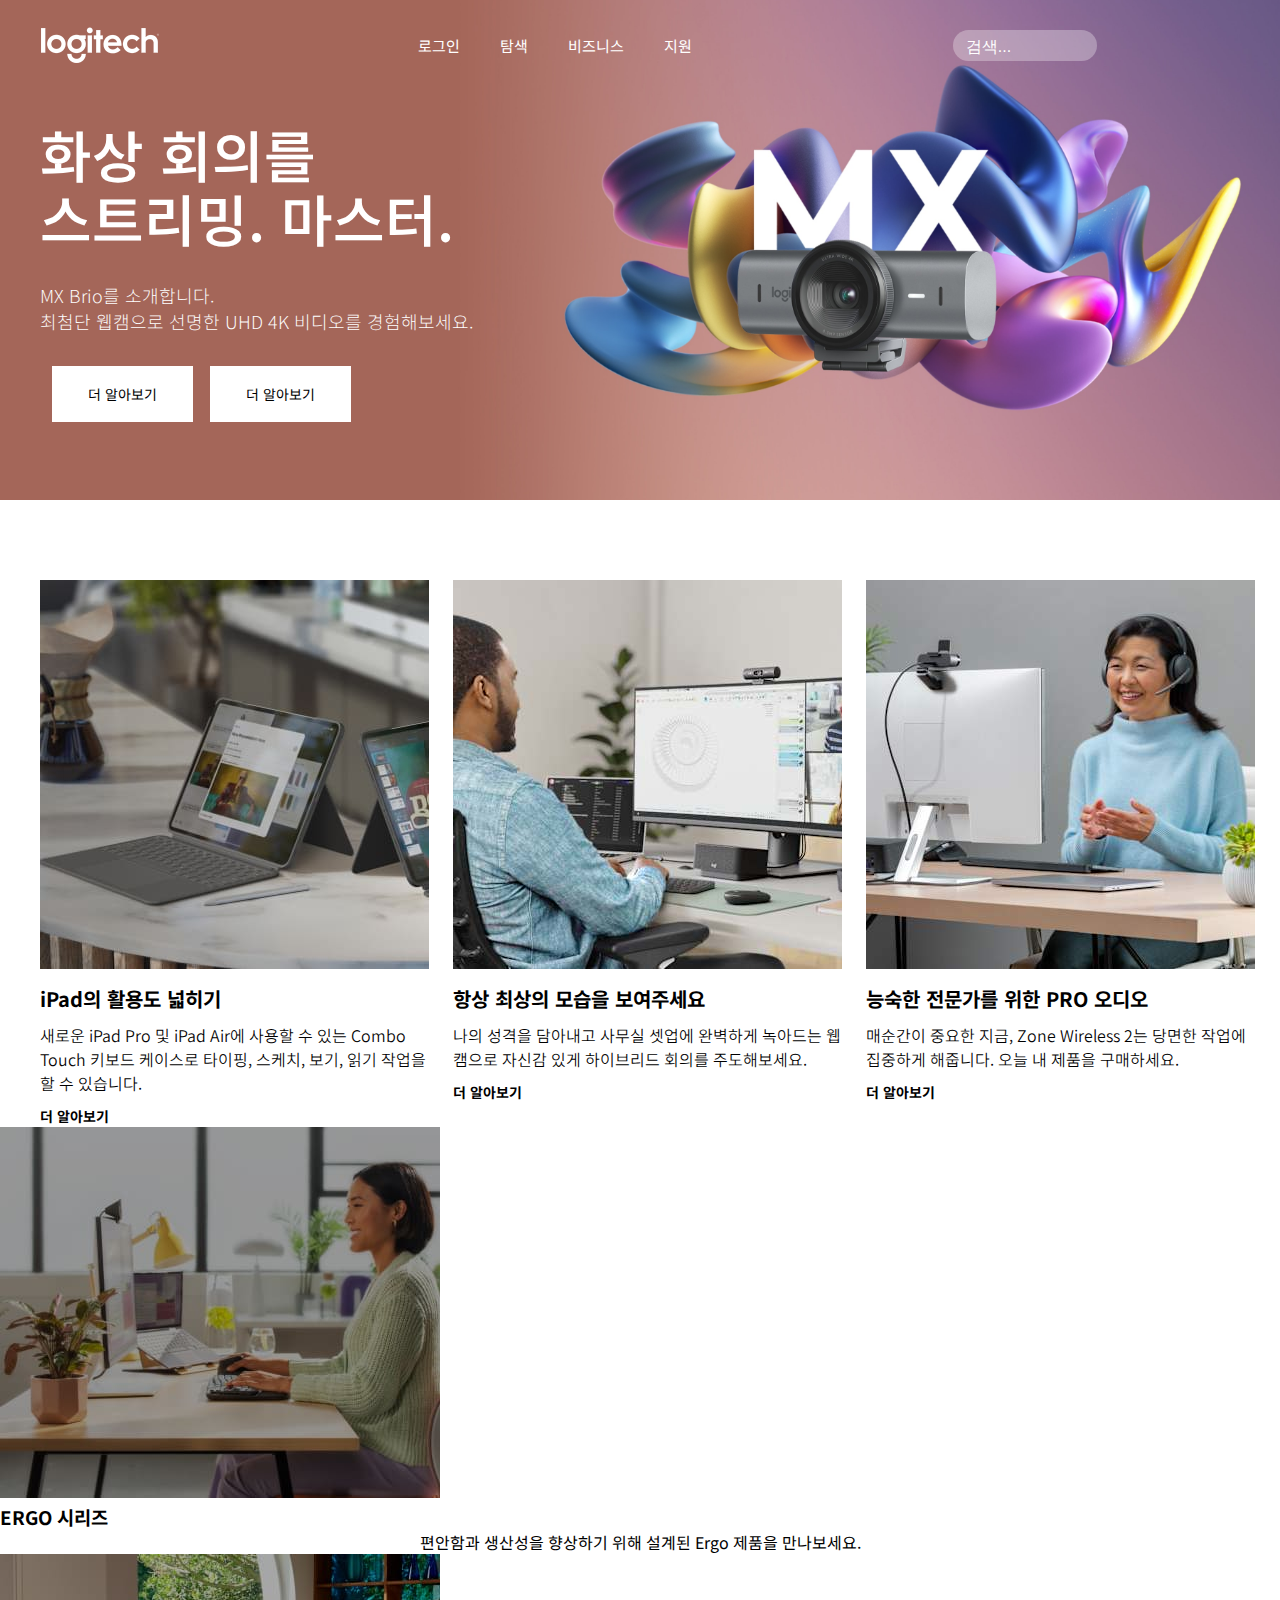
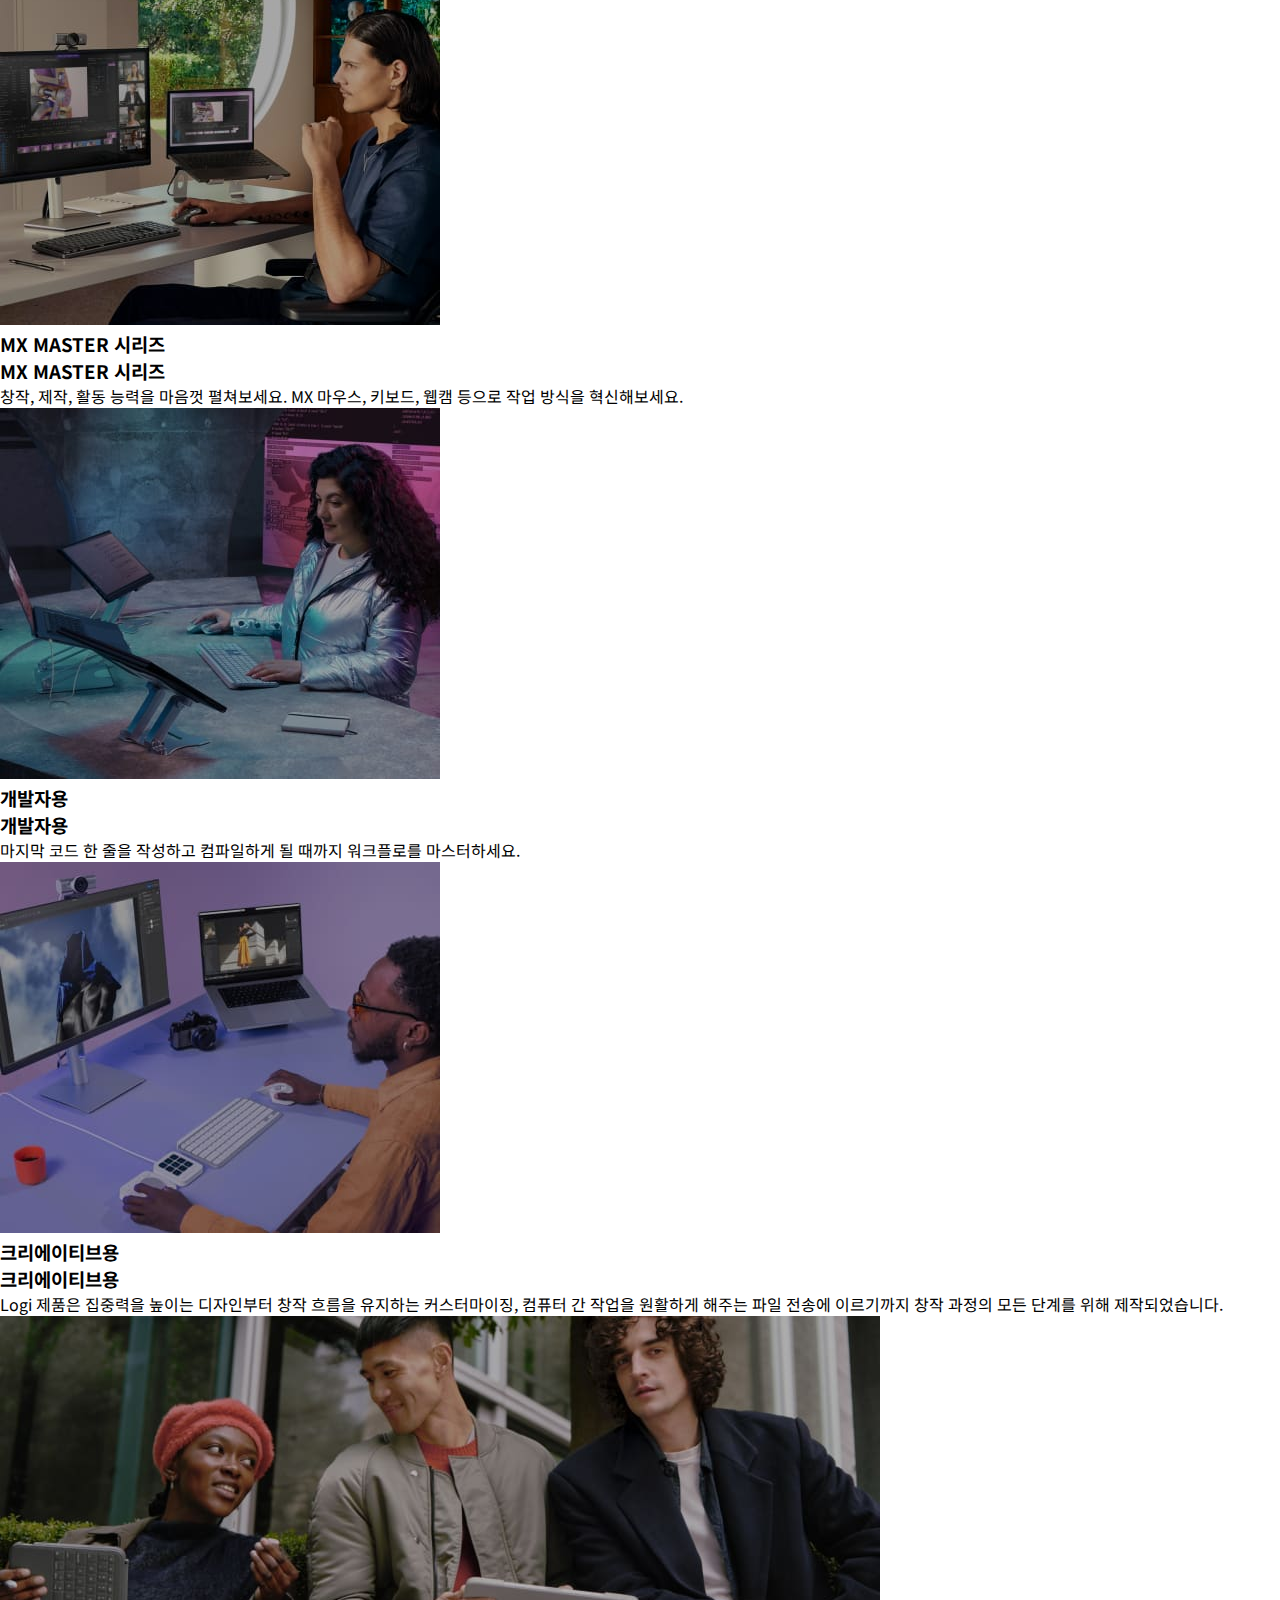
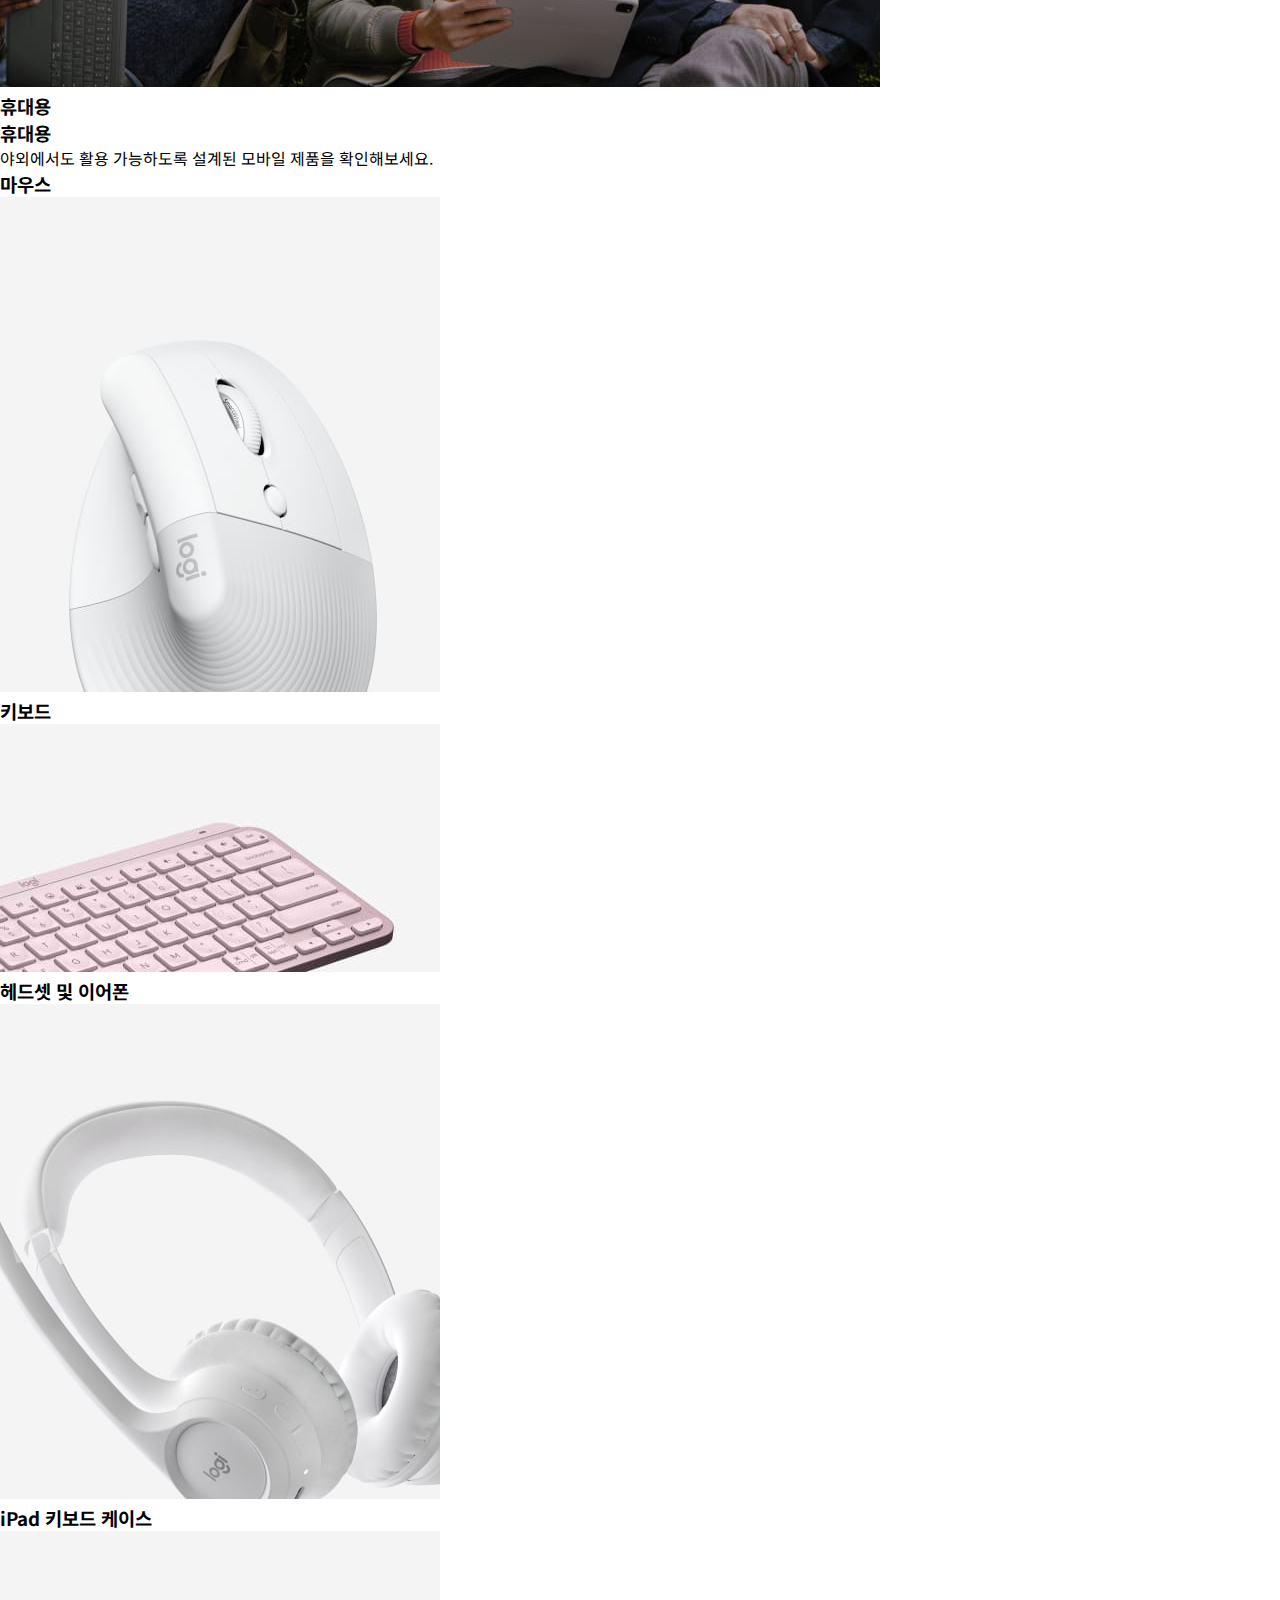
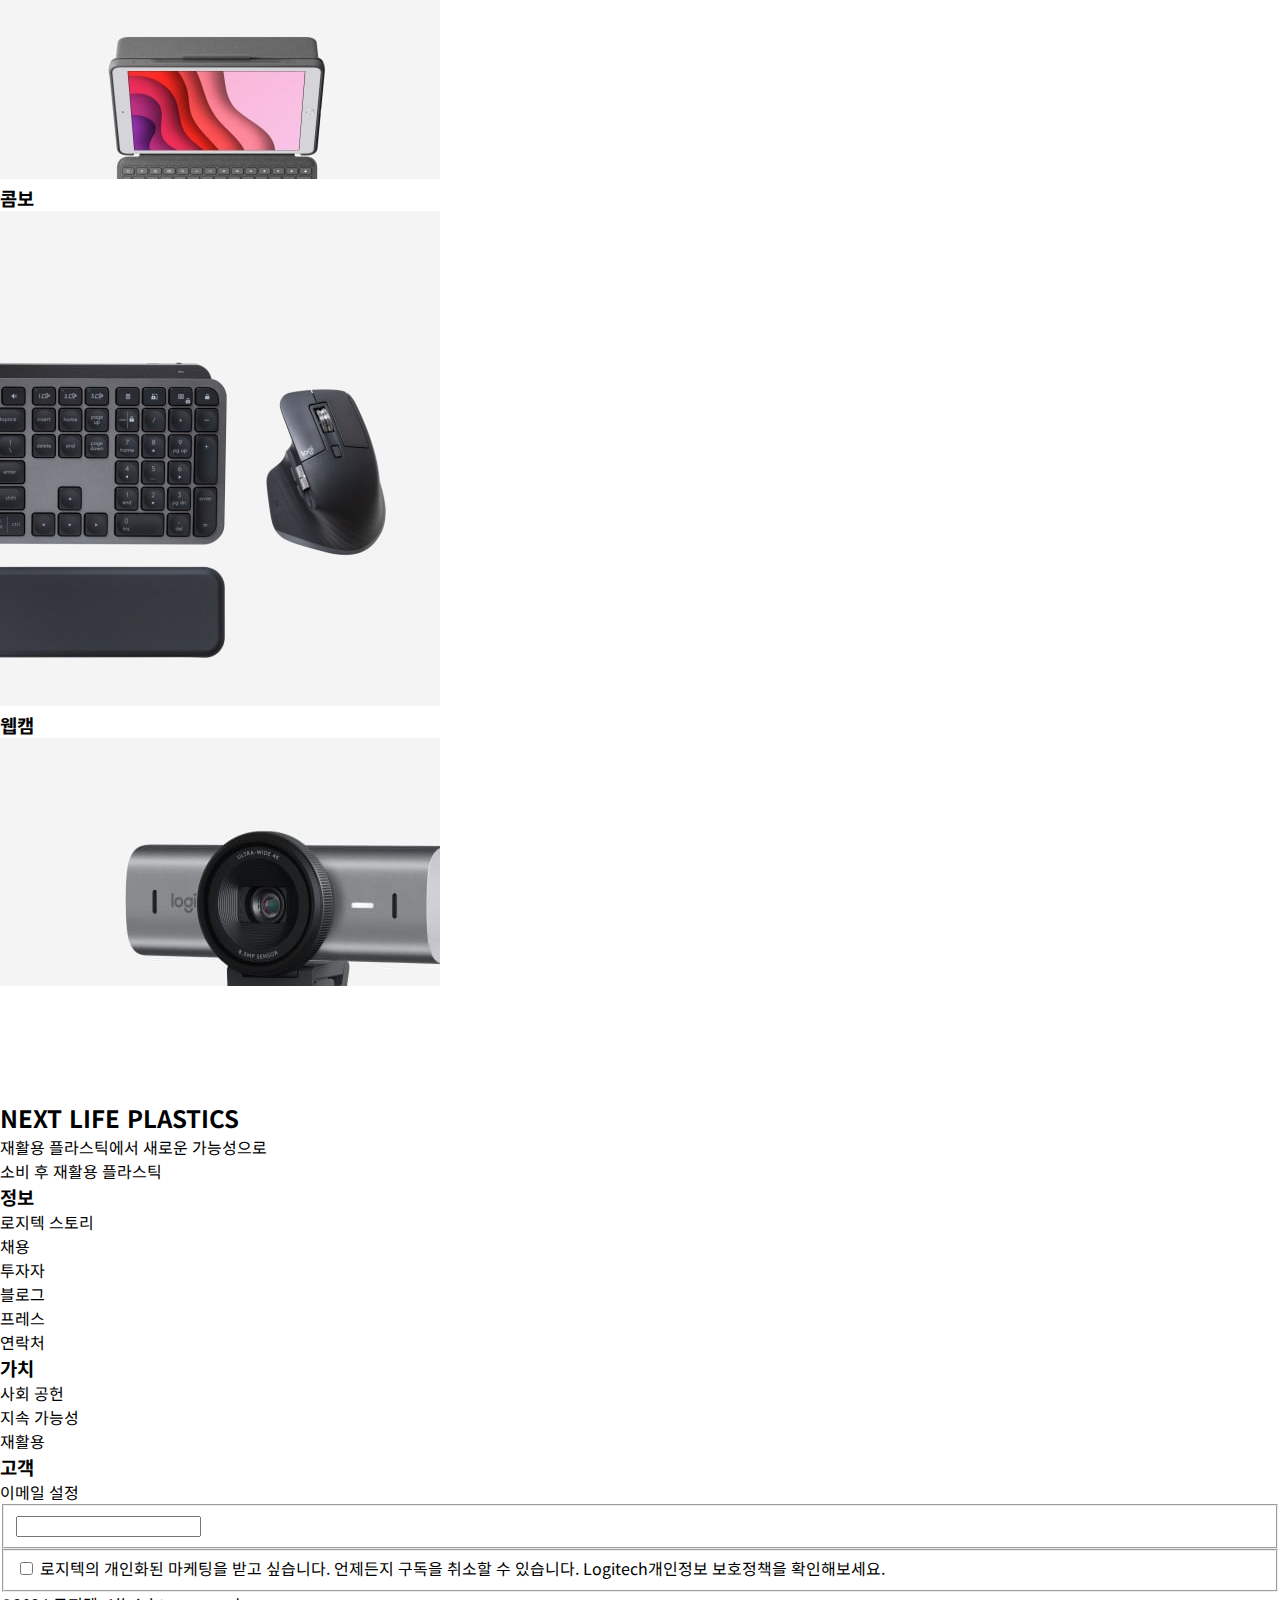
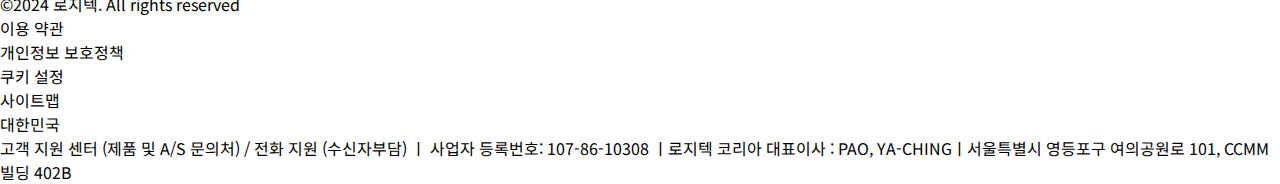
==== index.html @ 1d9cd361 "CSS-Can" ====
<!DOCTYPE html>
<html lang="ko">
  <head>
    <meta charset="UTF-8" />
    <meta name="viewport" content="width=device-width, initial-scale=1.0" />
    <!-- SEO -->
    <title>Minseo's Logitech</title>
    <meta
      name="description"
      content="Portfolio for word-renowned software engineer Ellie"
    />
    <meta name="author" content="Minseo" />
    <!-- Favicon -->
    <link rel="shortcut icon" href="images/favicon.ico" type="" />
    <!-- Google Fonts -->
    <link rel="preconnect" href="https://fonts.googleapis.com" />
    <link rel="preconnect" href="https://fonts.gstatic.com" crossorigin />
    <link
      href="https://fonts.googleapis.com/css2?family=Bagel+Fat+One&family=Nanum+Pen+Script&family=Noto+Sans+KR:wght@100..900&display=swap"
      rel="stylesheet"
    />
    <!-- Font Awesom -->
    <link
      rel="stylesheet"
      href="https://cdnjs.cloudflare.com/ajax/libs/font-awesome/6.7.1/css/all.min.css"
      integrity="sha512-5Hs3dF2AEPkpNAR7UiOHba+lRSJNeM2ECkwxUIxC1Q/FLycGTbNapWXB4tP889k5T5Ju8fs4b1P5z/iB4nMfSQ=="
      crossorigin="anonymous"
      referrerpolicy="no-referrer"
    />
    <!-- css -->
    <link rel="stylesheet" href="css/style.css" />
  </head>
  <body>
    <!-- Header -->
    <header class="header">
      <div class="header__container max-container">
        <img class="header__logo" src="images/logo.png" alt="logo" />
        <nav>
          <ul class="header__menu">
            <li class="header__menu__item"><a href="#">로그인</a></li>
            <li class="header__menu__item"><a href="#">탐색</a></li>
            <li class="header__menu__item"><a href="#">비즈니스</a></li>
            <li class="header__menu__item"><a href="#">지원</a></li>
          </ul>
        </nav>
        <div class="header__side">
          <form class="header__search__container">
            <fieldset class="header__search">
              <input
                class="header__search__input"
                type="search"
                placeholder="검색..."
              />
              <button class="header__search__button" type="submit">
                <i class="fa fa-search header__icon"></i>
              </button>
            </fieldset>
          </form>
          <a class="header__icon" href="#">
            <i class="fa-regular fa-user"> </i>
          </a>
        </div>
      </div>
    </header>
    <main>
      <!-- home -->
      <section id="home">
        <div class="max-container">
          <h1 class="home__title">
            화상 회의를 <br />
            스트리밍. 마스터.
          </h1>
          <p class="home__des">
            MX Brio를 소개합니다. <br />
            최첨단 웹캠으로 선명한 UHD 4K 비디오를 경험해보세요.
          </p>
          <a class="home__btn" href="#">더 알아보기</a>
          <a class="home__btn" href="#">더 알아보기</a>
        </div>
      </section>
      <!-- can -->
      <section id="can">
        <ul class="cans max-container">
          <li>
            <img class="can__img" src="images/can/can_1.jpg" alt="can_1" />
            <h3 class="can__title"><span>iPad의 활용도 넓히기</span></h3>
            <p class="can__des">
              새로운 iPad Pro 및 iPad Air에 사용할 수 있는 Combo Touch 키보드
              케이스로 타이핑, 스케치, 보기, 읽기 작업을 할 수 있습니다.
            </p>
            <a class="can__more" href="#" title="more">
              더 알아보기 <i class="fa-regular fa-greater-than"></i>
            </a>
          </li>
          <li>
            <img class="can__img" src="images/can/can_2.jpg" alt="can_2" />
            <h3 class="can__title">
              <span>항상 최상의 모습을 보여주세요</span>
            </h3>
            <p class="can__des">
              나의 성격을 담아내고 사무실 셋업에 완벽하게 녹아드는 웹캠으로
              자신감 있게 하이브리드 회의를 주도해보세요.
            </p>
            <a class="can__more" href="#" title="more">
              더 알아보기 <i class="fa-regular fa-greater-than"></i>
            </a>
          </li>
          <li>
            <img class="can__img" src="images/can/can_3.jpg" alt="can_3" />
            <h3 class="can__title">
              <span>능숙한 전문가를 위한 PRO 오디오</span>
            </h3>
            <p class="can__des">
              매순간이 중요한 지금, Zone Wireless 2는 당면한 작업에 집중하게
              해줍니다. 오늘 내 제품을 구매하세요.
            </p>
            <a class="can__more" href="#" title="more">
              더 알아보기 <i class="fa-regular fa-greater-than"></i>
            </a>
          </li>
        </ul>
      </section>
      <!-- series -->
      <section id="series">
        <div>
          <ul>
            <li>
              <a href="#">
                <img src="images/series/series_1.jpg" alt="series_1" />
                <h3>ERGO 시리즈</h3>
                <div>
                  <h3></h3>
                  <p style="text-align: center">
                    편안함과 생산성을 향상하기 위해 설계된 Ergo 제품을
                    만나보세요.
                  </p>
                </div>
              </a>
            </li>

            <li>
              <a href="#">
                <img src="images/series/series_2.jpg" alt="series_2" />
                <h3>MX MASTER 시리즈</h3>
                <div>
                  <h3>MX MASTER 시리즈</h3>
                  <p>
                    창작, 제작, 활동 능력을 마음껏 펼쳐보세요. MX 마우스,
                    키보드, 웹캠 등으로 작업 방식을 혁신해보세요.
                  </p>
                </div>
              </a>
            </li>

            <li>
              <a href="#">
                <img src="images/series/series_3.jpg" alt="series_3" />
                <h3>개발자용</h3>
                <div>
                  <h3>개발자용</h3>
                  <p>
                    마지막 코드 한 줄을 작성하고 컴파일하게 될 때까지 워크플로를
                    마스터하세요.
                  </p>
                </div>
              </a>
            </li>

            <li>
              <a href="#">
                <img src="images/series/series_4.jpg" alt="series_4" />
                <h3>크리에이티브용</h3>
                <div>
                  <h3>크리에이티브용</h3>
                  <p>
                    Logi 제품은 집중력을 높이는 디자인부터 창작 흐름을 유지하는
                    커스터마이징, 컴퓨터 간 작업을 원활하게 해주는 파일 전송에
                    이르기까지 창작 과정의 모든 단계를 위해 제작되었습니다.
                  </p>
                </div>
              </a>
            </li>

            <li>
              <a href="#">
                <img src="images/series/series_5.jpg" alt="series_5" />
                <h3>휴대용</h3>
                <div>
                  <h3>휴대용</h3>
                  <p>
                    야외에서도 활용 가능하도록 설계된 모바일 제품을
                    확인해보세요.
                  </p>
                </div>
              </a>
            </li>
          </ul>
        </div>
      </section>
      <!-- products -->
      <section id="products">
        <ul>
          <li>
            <a href="#">
              <h3>마우스</h3>
              <img src="images/products/products_1.jpg" alt="products_1" />
            </a>
          </li>
          <li>
            <a href="#">
              <h3>키보드</h3>
              <img src="images/products/products_2.jpg" alt="products_2" />
            </a>
          </li>
          <li>
            <a href="#">
              <h3>헤드셋 및 이어폰</h3>
              <img src="images/products/products_3.jpg" alt="products_3" />
            </a>
          </li>
          <li>
            <a href="#">
              <h3>iPad 키보드 케이스</h3>
              <img src="images/products/products_4.jpg" alt="products_4" />
            </a>
          </li>
          <li>
            <a href="#">
              <h3>콤보</h3>
              <img src="images/products/products_5.jpg" alt="products_5" />
            </a>
          </li>
          <li>
            <a href="#">
              <h3>웹캠</h3>
              <img src="images/products/products_6.jpg" alt="products_6" />
            </a>
          </li>
        </ul>
      </section>
      <!-- about -->
      <section id="about">
        <img src="images/about/about_2.png" alt="about_2" />
        <h2>NEXT LIFE PLASTICS</h2>
        <p>재활용 플라스틱에서 새로운 가능성으로</p>
        <a href="#">소비 후 재활용 플라스틱</a>
      </section>
    </main>
    <!-- Footer -->
    <footer id="contact">
      <div class="footer_section">
        <div>
          <h3>정보</h3>
          <ul>
            <li><a href="#">로지텍 스토리</a></li>
            <li><a href="#">채용</a></li>
            <li><a href="#">투자자</a></li>
            <li><a href="#">블로그</a></li>
            <li><a href="#">프레스</a></li>
            <li><a href="#">연락처</a></li>
          </ul>
        </div>
        <div>
          <h3>가치</h3>
          <ul>
            <li><a href="#">사회 공헌</a></li>
            <li><a href="#">지속 가능성</a></li>
            <li><a href="#">재활용</a></li>
          </ul>
        </div>
        <div>
          <h3>고객</h3>
          <ul>
            <li><a href="#">이메일 설정</a></li>
          </ul>
        </div>
      </div>
      <div class="footer_section">
        <div>
          <i class="fa-brands fa-facebook"></i>
          <i class="fa-brands fa-twitter"></i>
          <i class="fa-brands fa-instagram"></i>
        </div>
        <form>
          <fieldset>
            <input type="search" />
            <button><i class="fa-solid fa-caret-right"></i></button>
          </fieldset>
          <fieldset>
            <input type="checkbox" />
            <label for=""
              >로지텍의 개인화된 마케팅을 받고 싶습니다. 언제든지 구독을 취소할
              수 있습니다. Logitech개인정보 보호정책을 확인해보세요.</label
            >
          </fieldset>
        </form>
      </div>
      <div class="footer_section">
        <div>
          <p>©2024 로지텍. All rights reserved</p>
        </div>
        <ul>
          <li><a href="#">이용 약관</a></li>
          <li><a href="#">개인정보 보호정책</a></li>
          <li><a href="#">쿠키 설정</a></li>
          <li><a href="#">사이트맵</a></li>
        </ul>
        <div><i class="fa-solid fa-earth-americas"></i>대한민국</div>
      </div>
      <div class="footer_section">
        <div>
          <a href="#">고객 지원 센터 (제품 및 A/S 문의처)</a> /
          <a href="#">전화 지원</a> (수신자부담) ㅣ 사업자 등록번호:
          107-86-10308 ㅣ로지텍 코리아 대표이사 : PAO, YA-CHINGㅣ서울특별시
          영등포구 여의공원로 101, CCMM 빌딩 402B
        </div>
      </div>
    </footer>
  </body>
</html>
---- css/style.css ----
/* Global */
:root {
  /* App Colors */
  --color-primary: var(--color-white);
  --color-primary-variant: var(--color-white-variant);
  --color-accent: var(--color-blue);
  --color-accent-variant: var(--color-yellow);
  --color-text: var(--color-black);
  --color-footer-bg: var(--color-gray);

  /* Colors */
  --color-white: #ffffff;
  --color-white-variant: #c3c6c8;
  --color-black: #000000;
  --color-blue: #00b9f6;
  --color-yellow: #dcdf00;
  --color-gray: #252a2c;

  /* Size */
  --size-max-width: 1200px;
}

* {
  box-sizing: border-box;
}

body {
  font-family: "Noto Sans KR", sans-serif;
  margin: 0;
}

h1,
h2,
h3,
p,
ul {
  margin: 0;
}

ul {
  list-style: none;
  padding: 0;
}

a {
  text-decoration: none;
  color: var(--color-text);
}

button {
  background-color: transparent;
  outline: 0;
  border: 0;
}

/* Common */
.max-container {
  max-width: var(--size-max-width);
  margin: auto;
}

/* Header */
.header {
  background-color: transparent;
  position: absolute;
  width: 100%;
  height: 90px;
  line-height: 90px;
  color: var(--color-primary);
}

.header a,
.header i {
  color: var(--color-primary);
}

.header__container {
  display: flex;
  justify-content: space-between;
  align-items: center;
}

.header__menu {
  display: flex;
}

.header__menu__item a {
  padding: 9px 20px;
  font-size: 15px;
}

.header__side {
  display: flex;
  align-items: center;
  gap: 16px;
}

.header__search__container {
  width: 50%;
}

.header__search {
  display: flex;
  align-items: center;
  padding: 0.2rem;
  overflow: hidden;
  width: 100%;
  padding: 0 rem;
  background: rgba(255, 255, 255, 0.3);
  border: none;
  border-radius: 50px;
}

.header__search__input {
  width: 950%;
  color: var(--color-primary);
  background: transparent;
  font-size: 1.2rem;
  border: 0;
  outline: 0;
}

input::placeholder {
  color: var(--color-primary);
  padding-left: 0.5rem;
  font-size: 1rem;
}

.header__search__button {
  border: 0 none;
  cursor: pointer;
  border-radius: 5px;
}

.header__icon {
  font-size: 0.9rem;
}

.header__search__icon:hover {
  transform: scale(1.1);
  color: 000;
}

/* Home */
#home {
  background: url(/images/home/home.jpg);
  background-size: cover;
  background-position: center center;
  height: 500px;
  margin-bottom: 5rem;
  padding-top: 90px;
  color: var(--color-primary);
}

.home__title {
  margin: 2rem 0;
  font-size: 3.5rem;
  font-weight: 550;
  line-height: 4rem;
}

.home__title--strong {
  color: var(--color-accent);
}

.home__des {
  margin-bottom: 2rem;
  font-size: 18px;
  font-weight: 250;
}

.home__btn {
  display: inline-block;
  background-color: var(--color-primary);
  margin: 0 1px 12px 12px;
  padding: 18px 36px;
  font-size: 14px;
  color: var(--color-black);
  transition: all 300ms ease-in-out;
}

.home__btn:hover {
  background-color: transparent;
  color: var(--color-primary);
  outline: 1px solid var(--color-primary);
}

/* Can */
.cans {
  display: flex;
  justify-content: space-between;
  gap: 1.5rem;
}

.can__title {
  margin: 10px 0;
  font-size: 20px;
  cursor: pointer;
}

.can__des {
  margin-bottom: 8px;
  font-size: 16px;
  font-weight: 330;
}

.can__more {
  font-size: 14px;
  font-weight: bold;
}
/* ? */
.can__title :hover,
.can__more:hover {
  border-bottom: 2px solid var(--color-text);
}
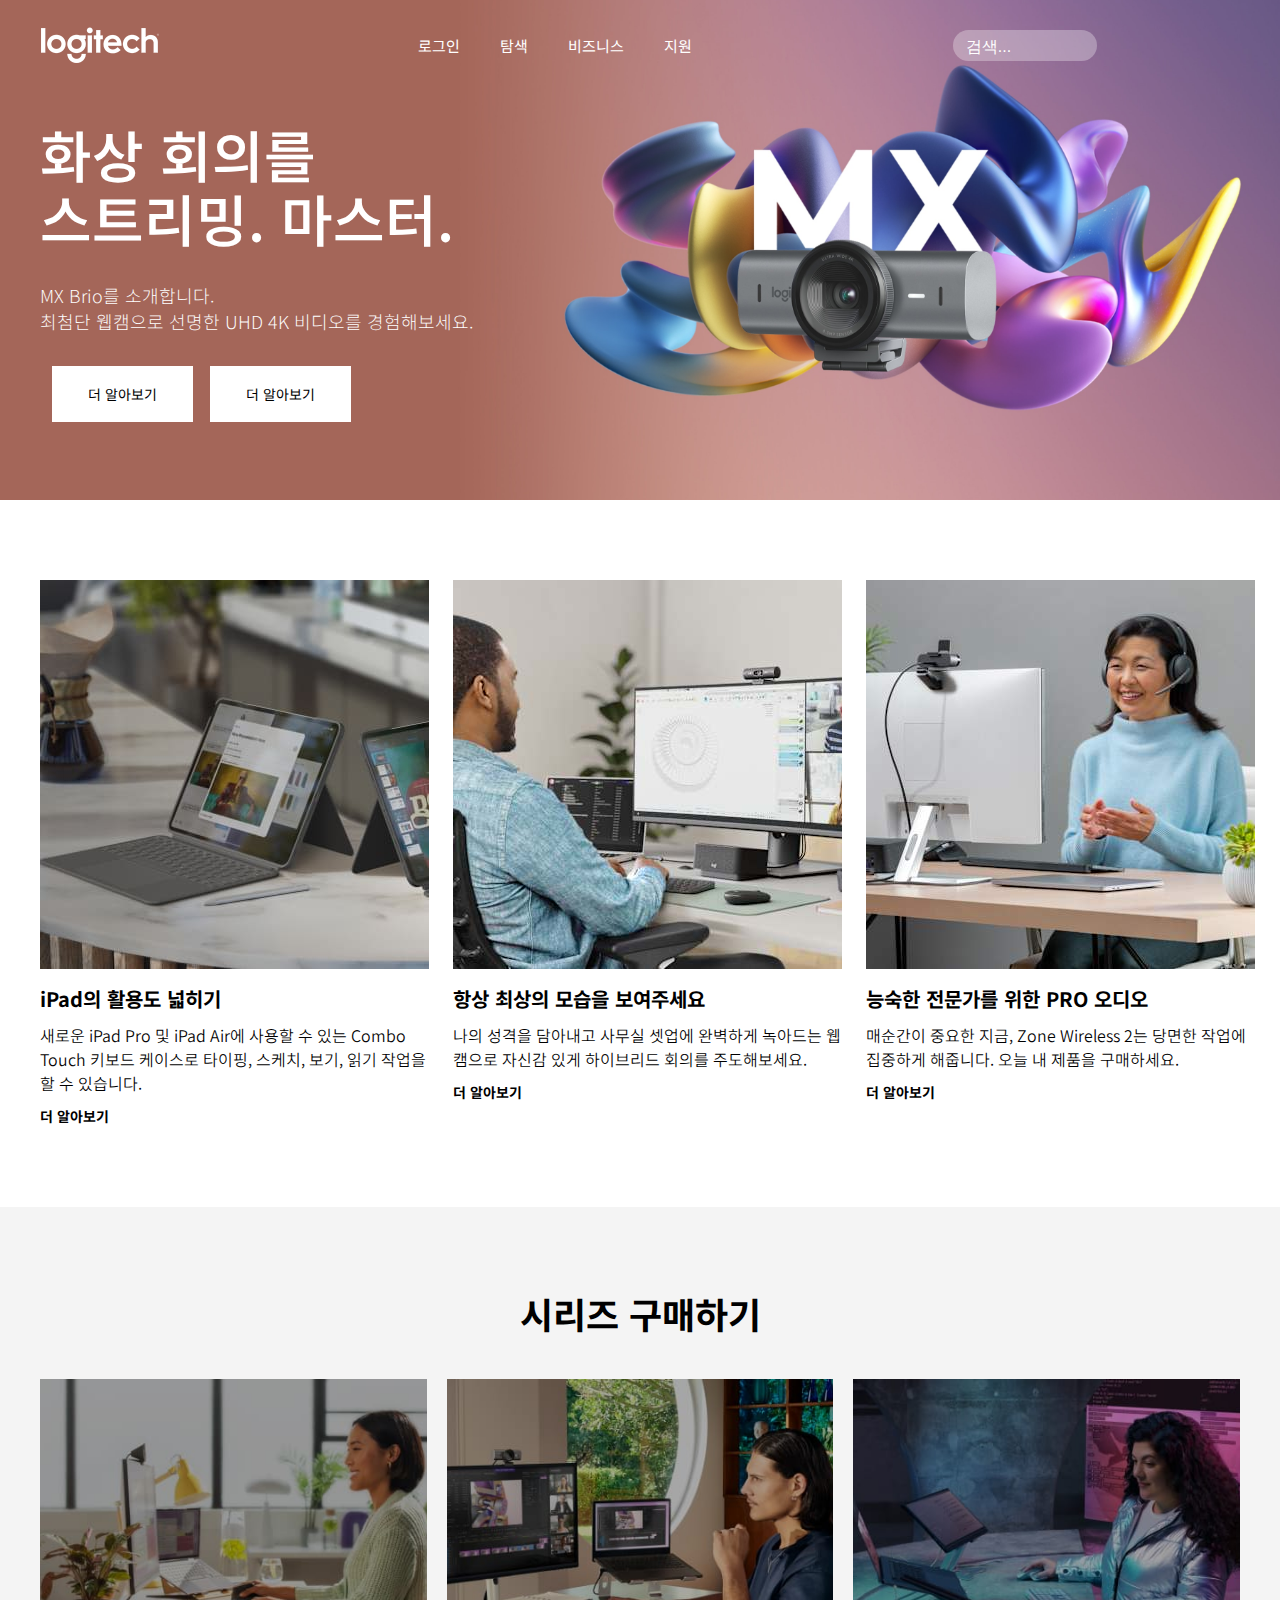
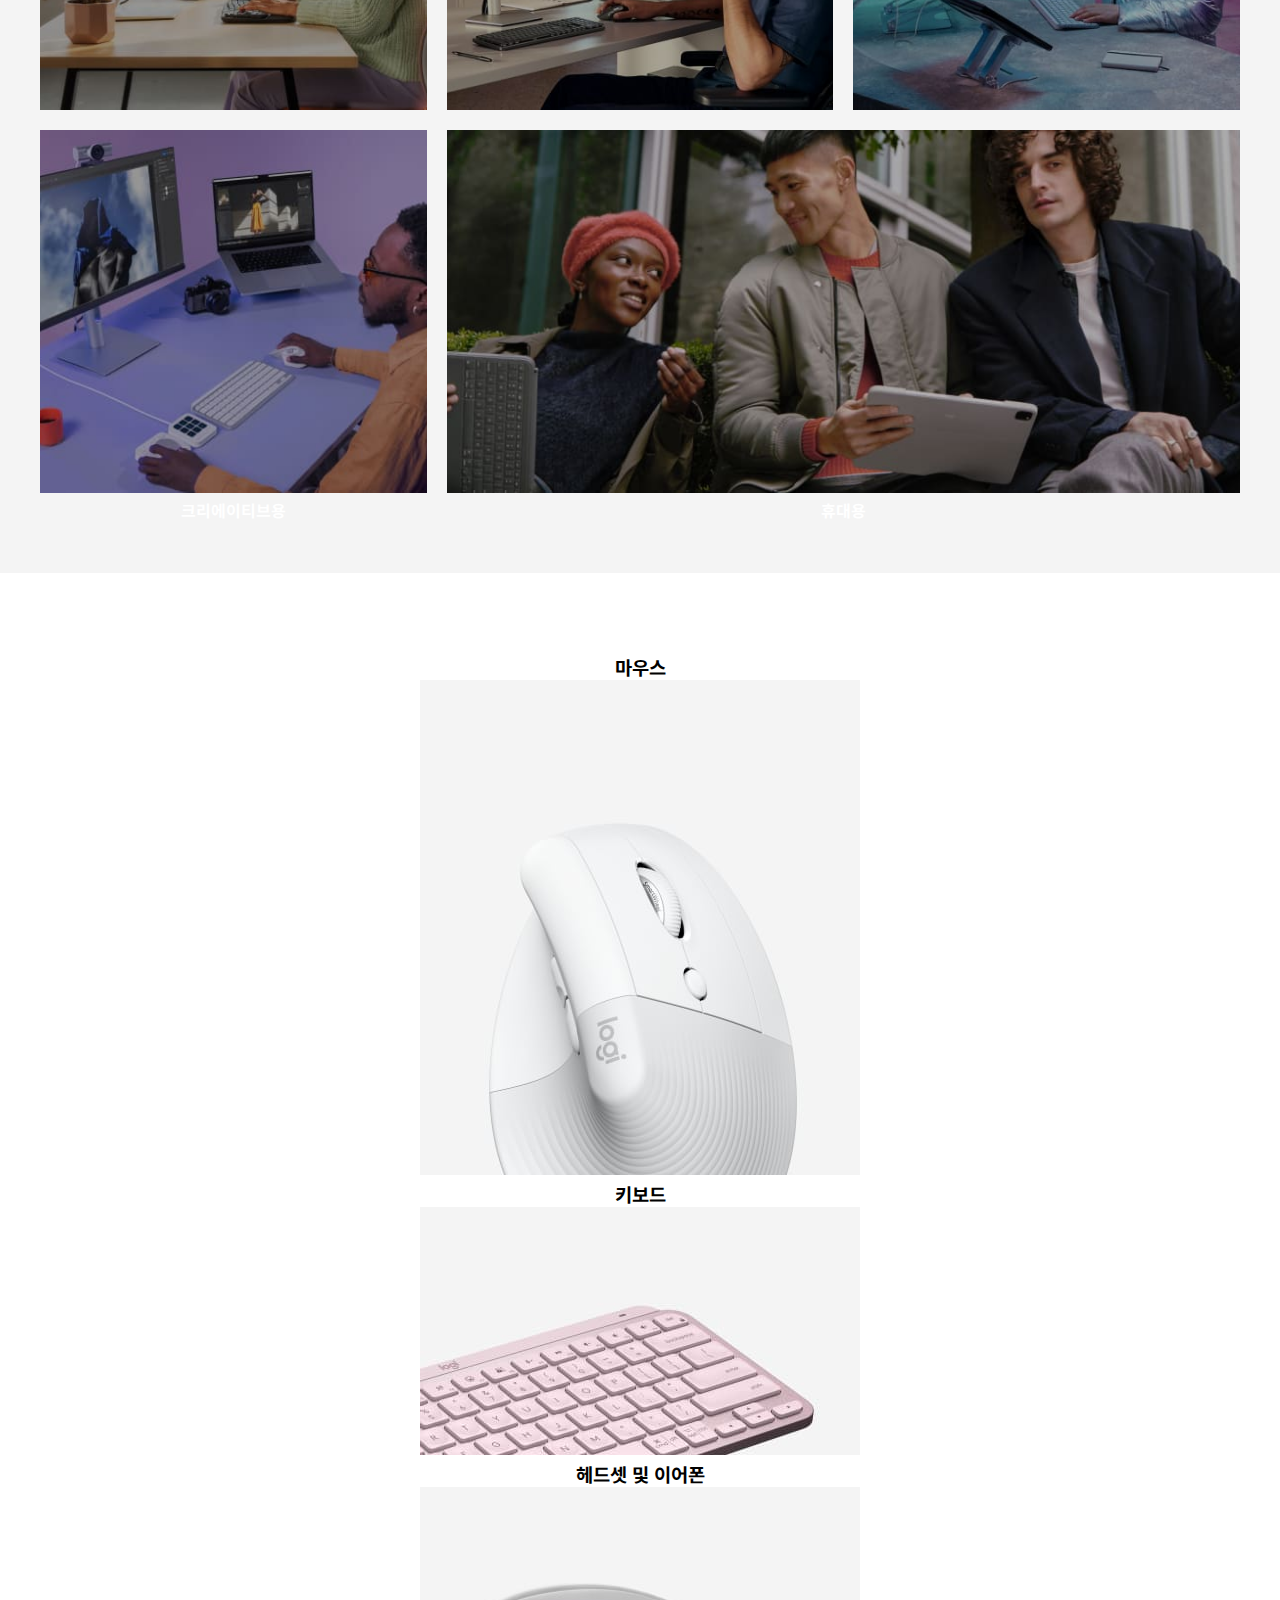
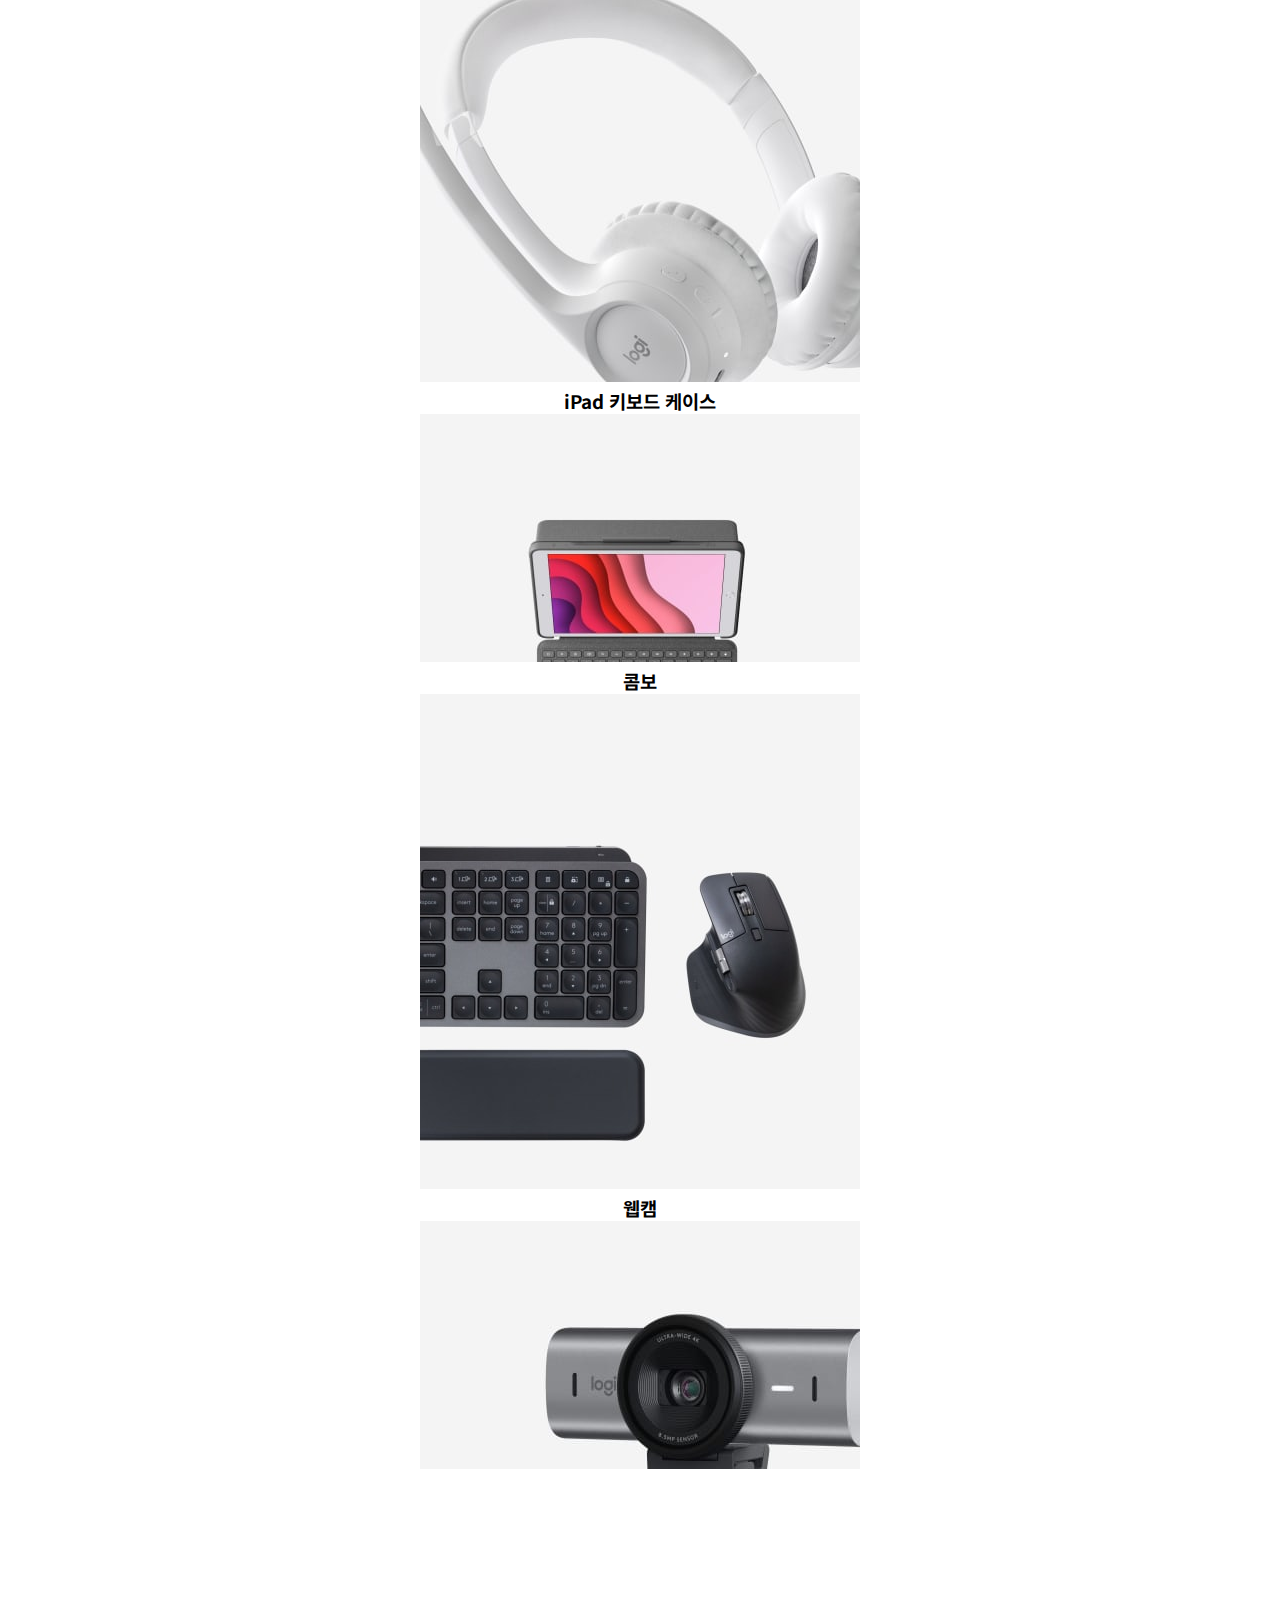
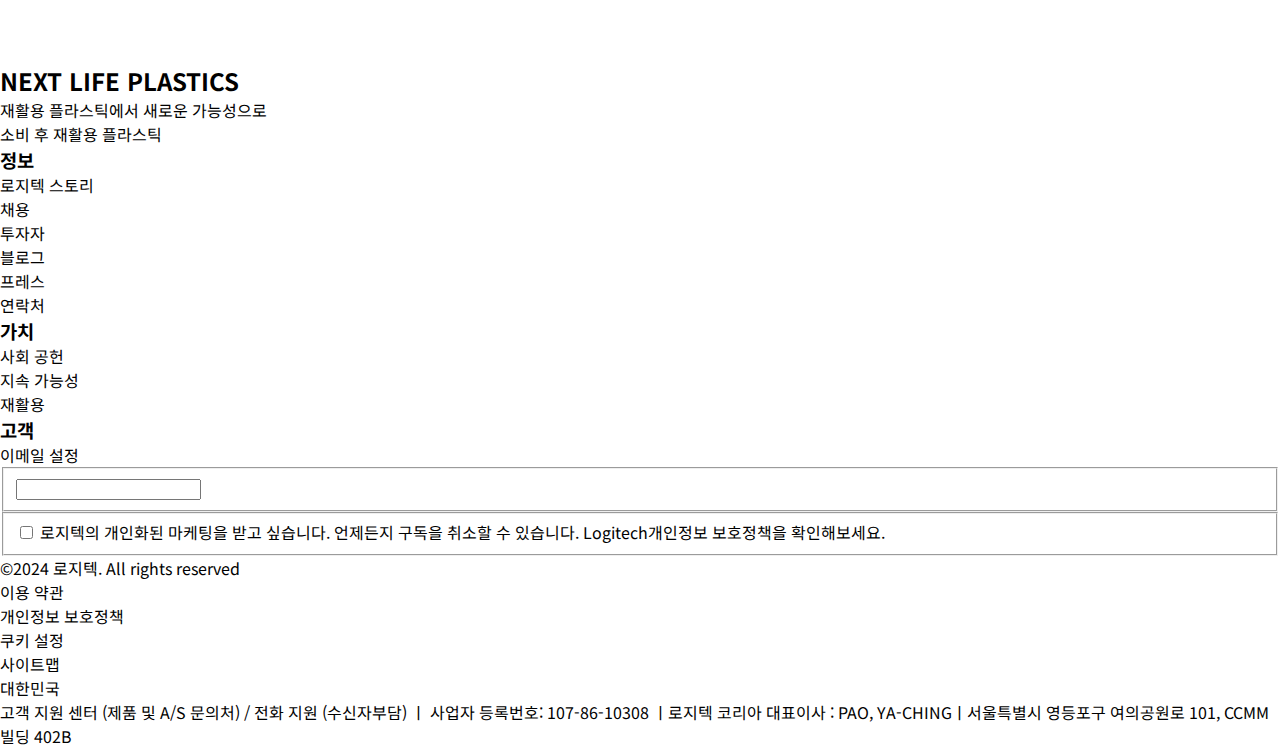
==== commit 4b8e9a58: "CSS-Common, Series" ====
--- a/index.html
+++ b/index.html
@@ -121,16 +121,16 @@
         </ul>
       </section>
       <!-- series -->
-      <section id="series">
-        <div>
-          <ul>
-            <li>
+      <section id="series" class="section">
+        <div class="max-container">
+          <h2 class="title">시리즈 구매하기</h2>
+          <ul class="series">
+            <li class="serie">
               <a href="#">
                 <img src="images/series/series_1.jpg" alt="series_1" />
-                <h3>ERGO 시리즈</h3>
-                <div>
-                  <h3></h3>
-                  <p style="text-align: center">
+                <div class="serie__metadata">
+                  <h3 class="serie__metadata__title">ERGO 시리즈</h3>
+                  <p class="serie__metadata__des">
                     편안함과 생산성을 향상하기 위해 설계된 Ergo 제품을
                     만나보세요.
                   </p>
@@ -138,13 +138,12 @@
               </a>
             </li>
 
-            <li>
+            <li class="serie">
               <a href="#">
                 <img src="images/series/series_2.jpg" alt="series_2" />
-                <h3>MX MASTER 시리즈</h3>
-                <div>
-                  <h3>MX MASTER 시리즈</h3>
-                  <p>
+                <div class="serie__metadata">
+                  <h3 class="serie__metadata__title">MX MASTER 시리즈</h3>
+                  <p class="serie__metadata__des">
                     창작, 제작, 활동 능력을 마음껏 펼쳐보세요. MX 마우스,
                     키보드, 웹캠 등으로 작업 방식을 혁신해보세요.
                   </p>
@@ -152,13 +151,12 @@
               </a>
             </li>
 
-            <li>
+            <li class="serie">
               <a href="#">
                 <img src="images/series/series_3.jpg" alt="series_3" />
-                <h3>개발자용</h3>
-                <div>
-                  <h3>개발자용</h3>
-                  <p>
+                <div class="serie__metadata">
+                  <h3 class="serie__metadata__title">개발자용</h3>
+                  <p class="serie__metadata__des">
                     마지막 코드 한 줄을 작성하고 컴파일하게 될 때까지 워크플로를
                     마스터하세요.
                   </p>
@@ -166,13 +164,13 @@
               </a>
             </li>
 
-            <li>
+            <li class="serie">
               <a href="#">
                 <img src="images/series/series_4.jpg" alt="series_4" />
-                <h3>크리에이티브용</h3>
-                <div>
-                  <h3>크리에이티브용</h3>
-                  <p>
+                <h3 class="des">크리에이티브용</h3>
+                <div class="serie__metadata">
+                  <h3 class="serie__metadata__title">크리에이티브용</h3>
+                  <p class="serie__metadata__des">
                     Logi 제품은 집중력을 높이는 디자인부터 창작 흐름을 유지하는
                     커스터마이징, 컴퓨터 간 작업을 원활하게 해주는 파일 전송에
                     이르기까지 창작 과정의 모든 단계를 위해 제작되었습니다.
@@ -181,13 +179,13 @@
               </a>
             </li>
 
-            <li>
+            <li id="serie__long" class="serie">
               <a href="#">
                 <img src="images/series/series_5.jpg" alt="series_5" />
-                <h3>휴대용</h3>
-                <div>
-                  <h3>휴대용</h3>
-                  <p>
+                <h3 class="des">휴대용</h3>
+                <div class="serie__metadata">
+                  <h3 class="serie__metadata__title">휴대용</h3>
+                  <p class="serie__metadata__des">
                     야외에서도 활용 가능하도록 설계된 모바일 제품을
                     확인해보세요.
                   </p>
@@ -198,7 +196,7 @@
         </div>
       </section>
       <!-- products -->
-      <section id="products">
+      <section id="products" class="section">
         <ul>
           <li>
             <a href="#">
--- a/css/style.css
+++ b/css/style.css
@@ -59,6 +59,21 @@
   margin: auto;
 }
 
+.section {
+  padding: 80px 0;
+  text-align: center;
+}
+
+.title {
+  font-size: 36px;
+  margin-bottom: 40px;
+}
+
+.des {
+  font-size: 16px;
+  padding: 0 20px;
+}
+
 /* Header */
 .header {
   background-color: transparent;
@@ -147,7 +162,6 @@
   background-size: cover;
   background-position: center center;
   height: 500px;
-  margin-bottom: 5rem;
   padding-top: 90px;
   color: var(--color-primary);
 }
@@ -190,6 +204,11 @@
   display: flex;
   justify-content: space-between;
   gap: 1.5rem;
+  padding: 80px 0;
+}
+
+.can__img {
+  cursor: pointer;
 }
 
 .can__title {
@@ -213,3 +232,63 @@
 .can__more:hover {
   border-bottom: 2px solid var(--color-text);
 }
+
+/* Series */
+#series {
+  background-color: #f4f4f4;
+}
+
+#series h3,
+#series p {
+  color: var(--color-primary);
+}
+.series {
+  display: grid;
+  grid-template-columns: repeat(3, 1fr);
+  gap: 20px;
+}
+
+.serie {
+  position: relative;
+}
+
+#serie__long {
+  grid-column: 2 / 4;
+  grid-row: 2 / 3;
+}
+
+.serie img {
+  width: 100%;
+  /* 배운것 */
+  height: 100%;
+  object-fit: cover;
+}
+
+.serie__metadata {
+  position: absolute;
+  top: 0;
+  left: 0;
+  width: 100%;
+  height: 100%;
+  background-color: var(--color-text);
+  opacity: 0;
+  padding: 2rem;
+  display: flex;
+  flex-direction: column;
+  justify-content: center;
+  align-items: center;
+  transition: all 250ms ease-in;
+}
+
+.serie__metadata:hover {
+  opacity: 0.8;
+  transform: translateY(0);
+}
+
+.serie__metadata__title {
+  margin-bottom: 0.5rem;
+}
+
+.serie__metadata__des {
+  font-weight: 200;
+}
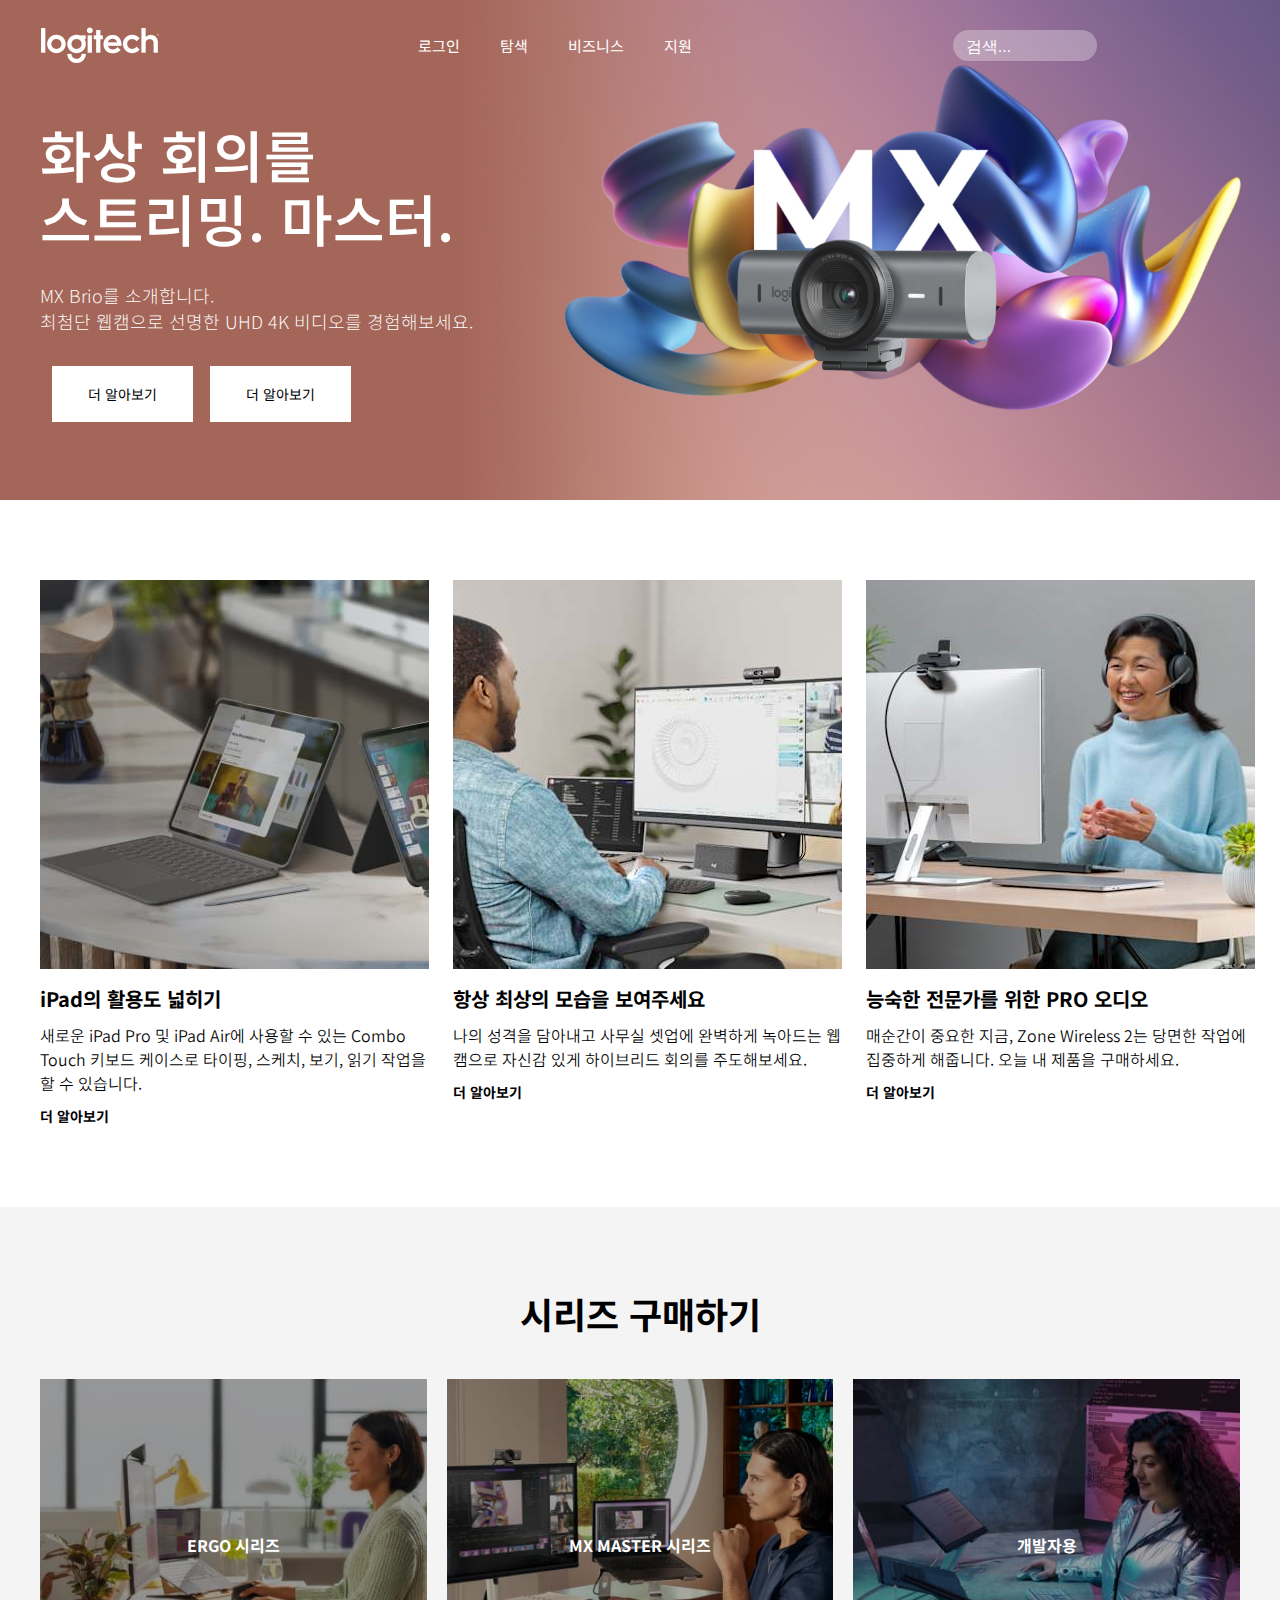
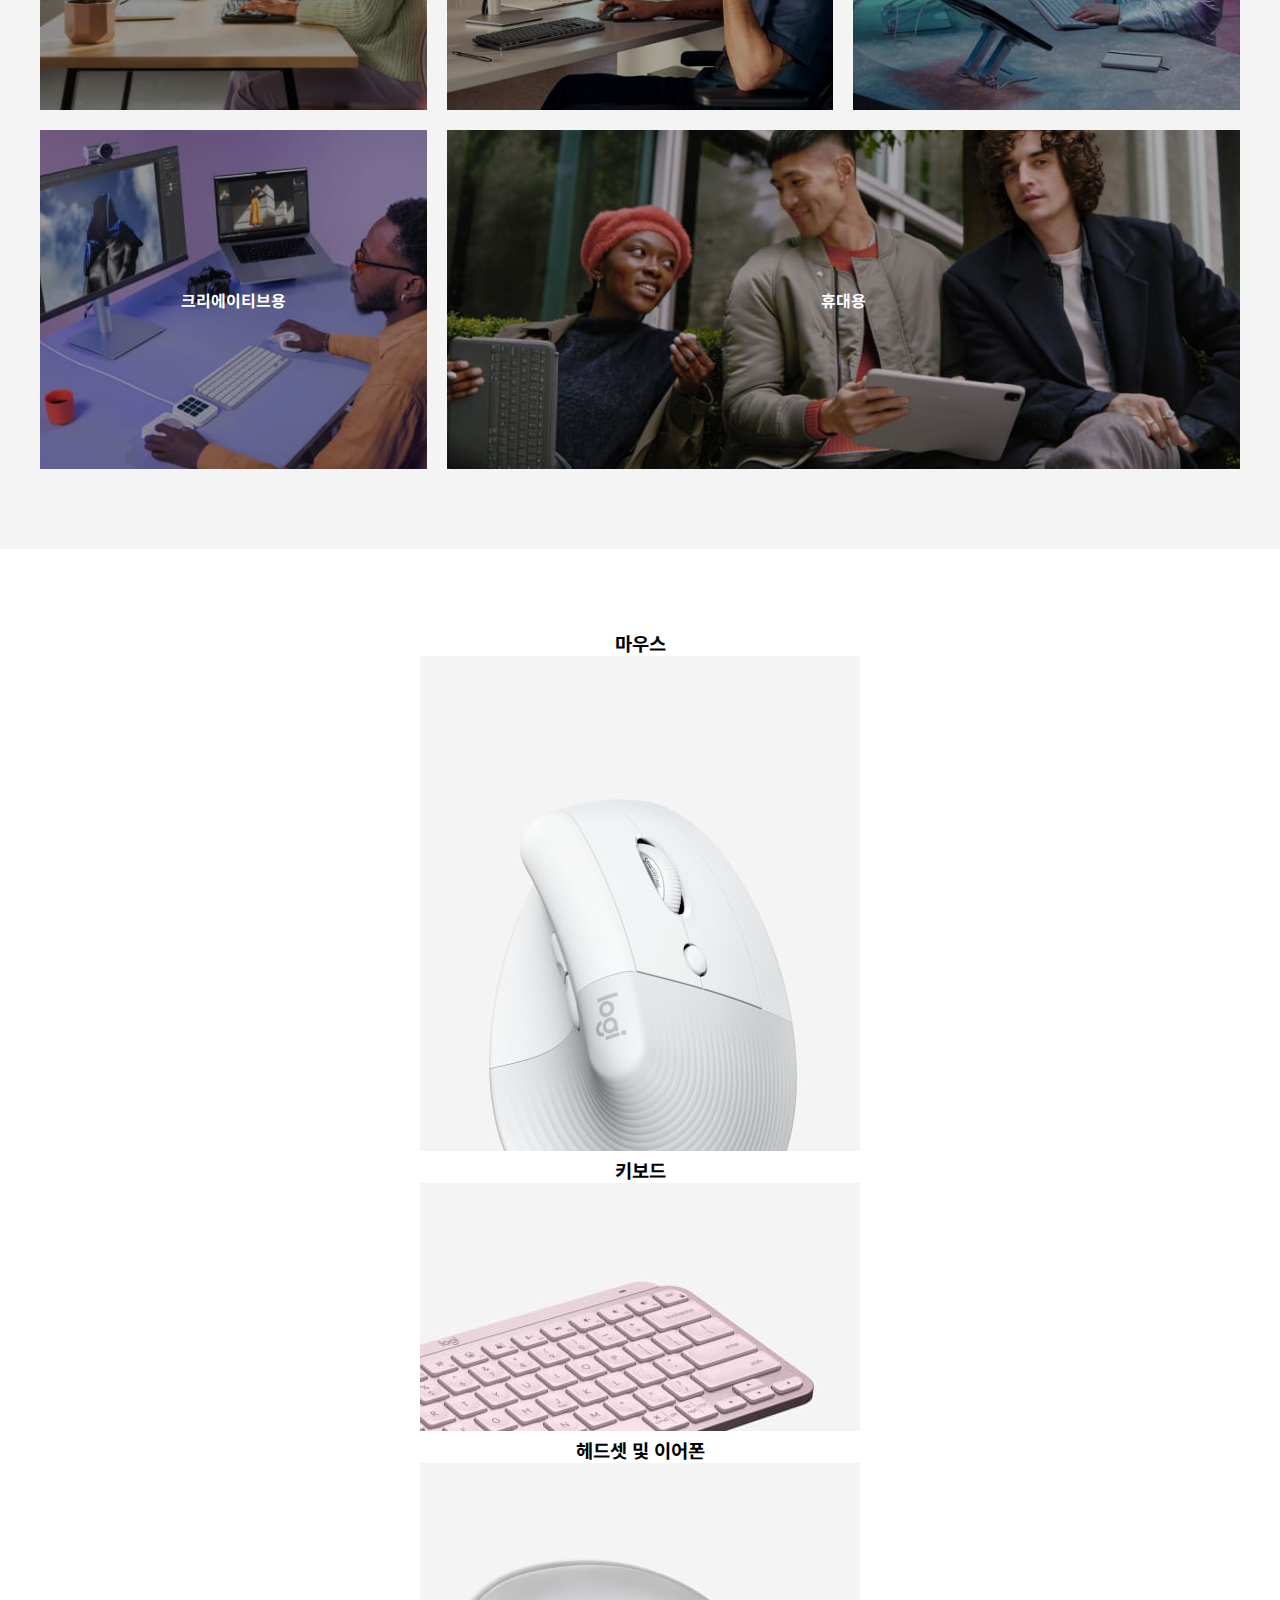
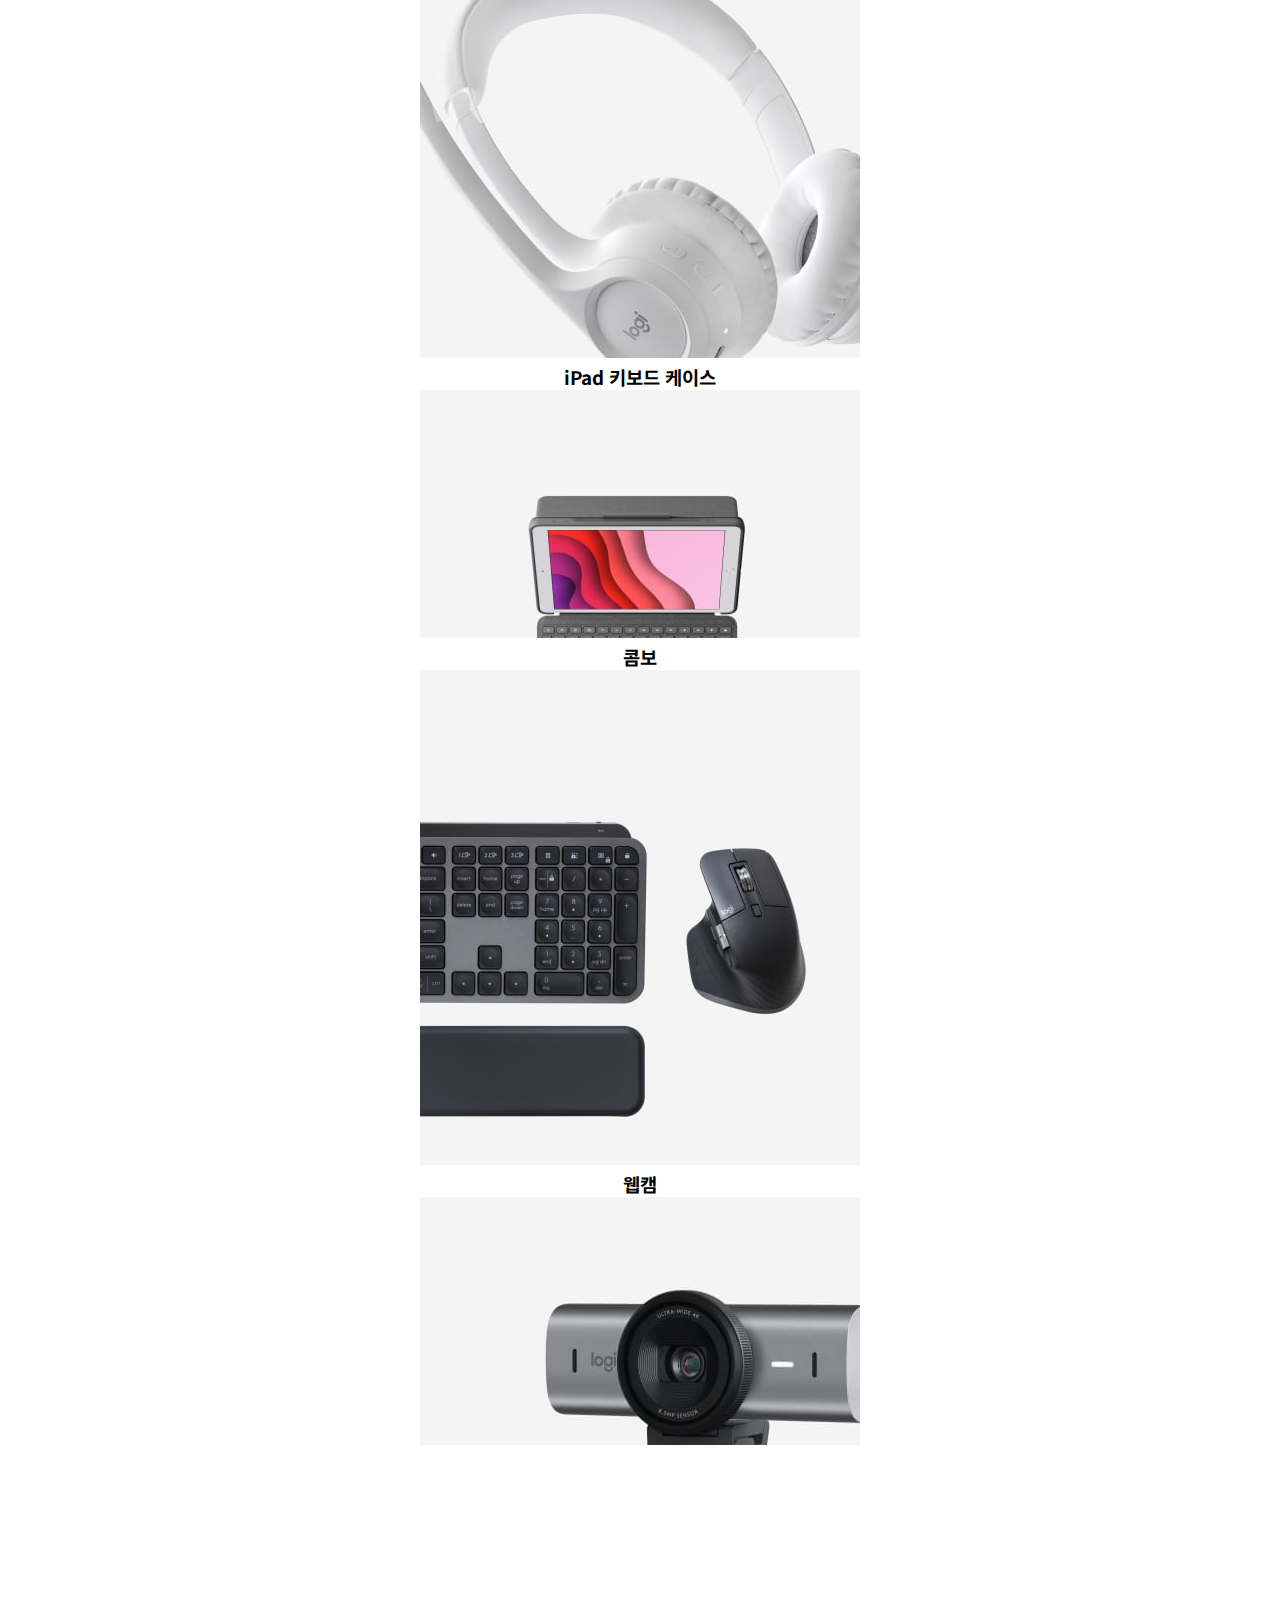
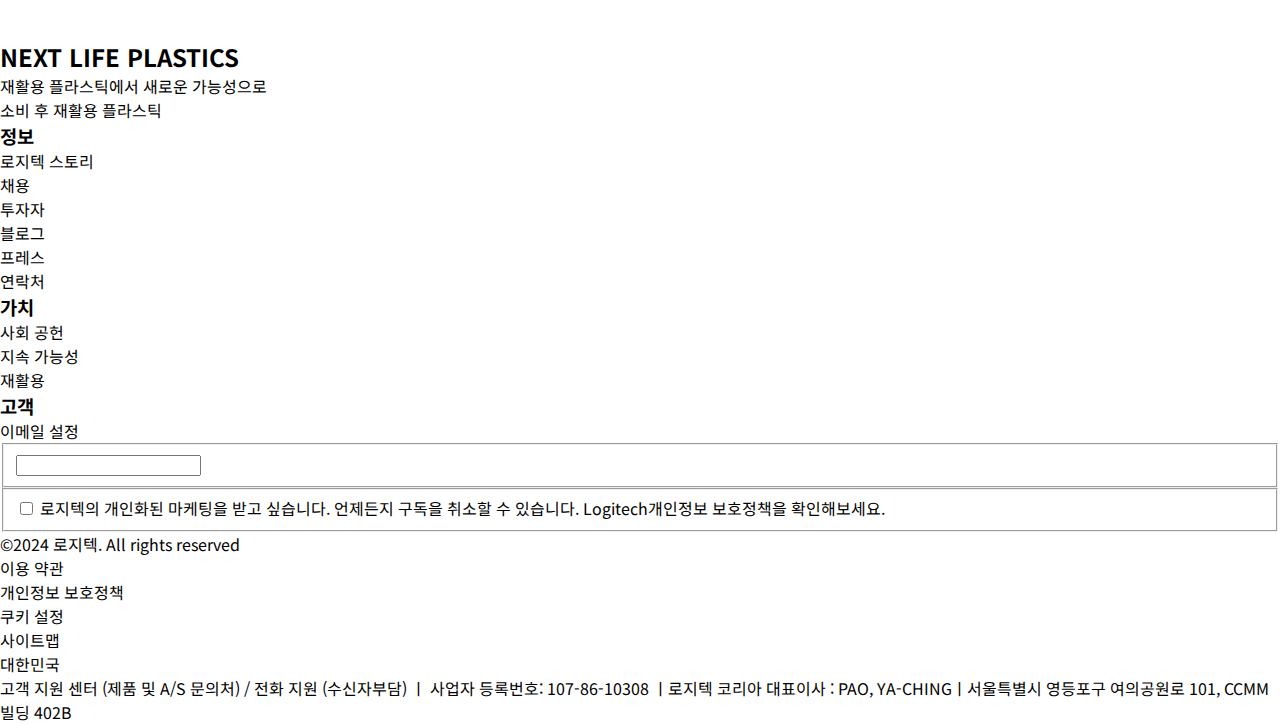
==== commit 7eb25172: "CSS-Series_1" ====
--- a/index.html
+++ b/index.html
@@ -126,6 +126,7 @@
           <h2 class="title">시리즈 구매하기</h2>
           <ul class="series">
             <li class="serie">
+              <div class="serie__window"><h3 class="des">ERGO 시리즈</h3></div>
               <a href="#">
                 <img src="images/series/series_1.jpg" alt="series_1" />
                 <div class="serie__metadata">
@@ -141,6 +142,9 @@
             <li class="serie">
               <a href="#">
                 <img src="images/series/series_2.jpg" alt="series_2" />
+                <div class="serie__window">
+                  <h3 class="des">MX MASTER 시리즈</h3>
+                </div>
                 <div class="serie__metadata">
                   <h3 class="serie__metadata__title">MX MASTER 시리즈</h3>
                   <p class="serie__metadata__des">
@@ -154,6 +158,9 @@
             <li class="serie">
               <a href="#">
                 <img src="images/series/series_3.jpg" alt="series_3" />
+                <div class="serie__window">
+                  <h3 class="des">개발자용</h3>
+                </div>
                 <div class="serie__metadata">
                   <h3 class="serie__metadata__title">개발자용</h3>
                   <p class="serie__metadata__des">
@@ -167,7 +174,9 @@
             <li class="serie">
               <a href="#">
                 <img src="images/series/series_4.jpg" alt="series_4" />
-                <h3 class="des">크리에이티브용</h3>
+                <div class="serie__window">
+                  <h3 class="des">크리에이티브용</h3>
+                </div>
                 <div class="serie__metadata">
                   <h3 class="serie__metadata__title">크리에이티브용</h3>
                   <p class="serie__metadata__des">
@@ -182,7 +191,9 @@
             <li id="serie__long" class="serie">
               <a href="#">
                 <img src="images/series/series_5.jpg" alt="series_5" />
-                <h3 class="des">휴대용</h3>
+                <div class="serie__window">
+                  <h3 class="des">휴대용</h3>
+                </div>
                 <div class="serie__metadata">
                   <h3 class="serie__metadata__title">휴대용</h3>
                   <p class="serie__metadata__des">
--- a/css/style.css
+++ b/css/style.css
@@ -264,6 +264,21 @@
   object-fit: cover;
 }
 
+.serie__window {
+  position: absolute;
+  top: 0;
+  left: 0;
+  width: 100%;
+  height: 100%;
+  background-color: transparent;
+  display: flex;
+  flex-direction: column;
+  justify-content: center;
+  align-items: center;
+  font-weight: bold;
+}
+
+/* img에 absolute 로 크기가 같은 2겹의 창을 만들어서 스타일링 */
 .serie__metadata {
   position: absolute;
   top: 0;
@@ -282,7 +297,10 @@
 
 .serie__metadata:hover {
   opacity: 0.8;
-  transform: translateY(0);
+}
+
+.serie:hover .serie__window > .des {
+  display: none;
 }
 
 .serie__metadata__title {
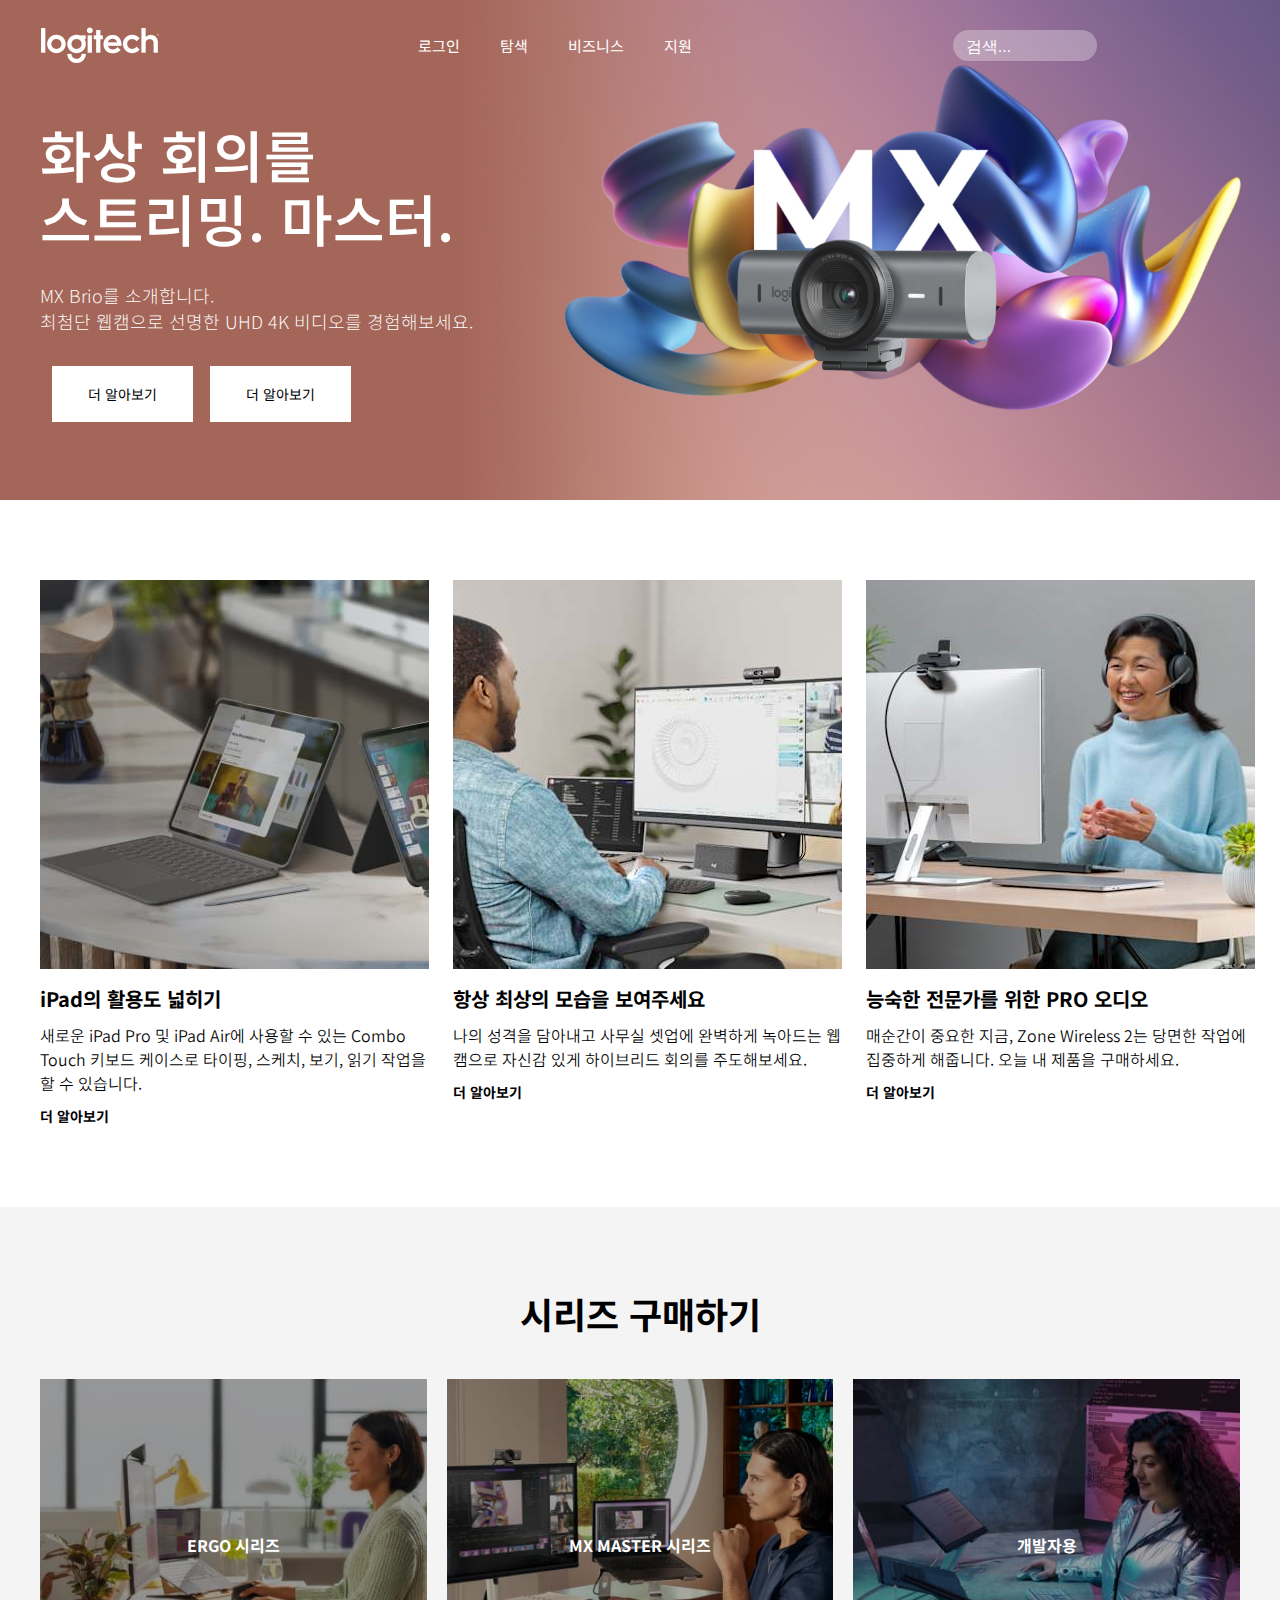
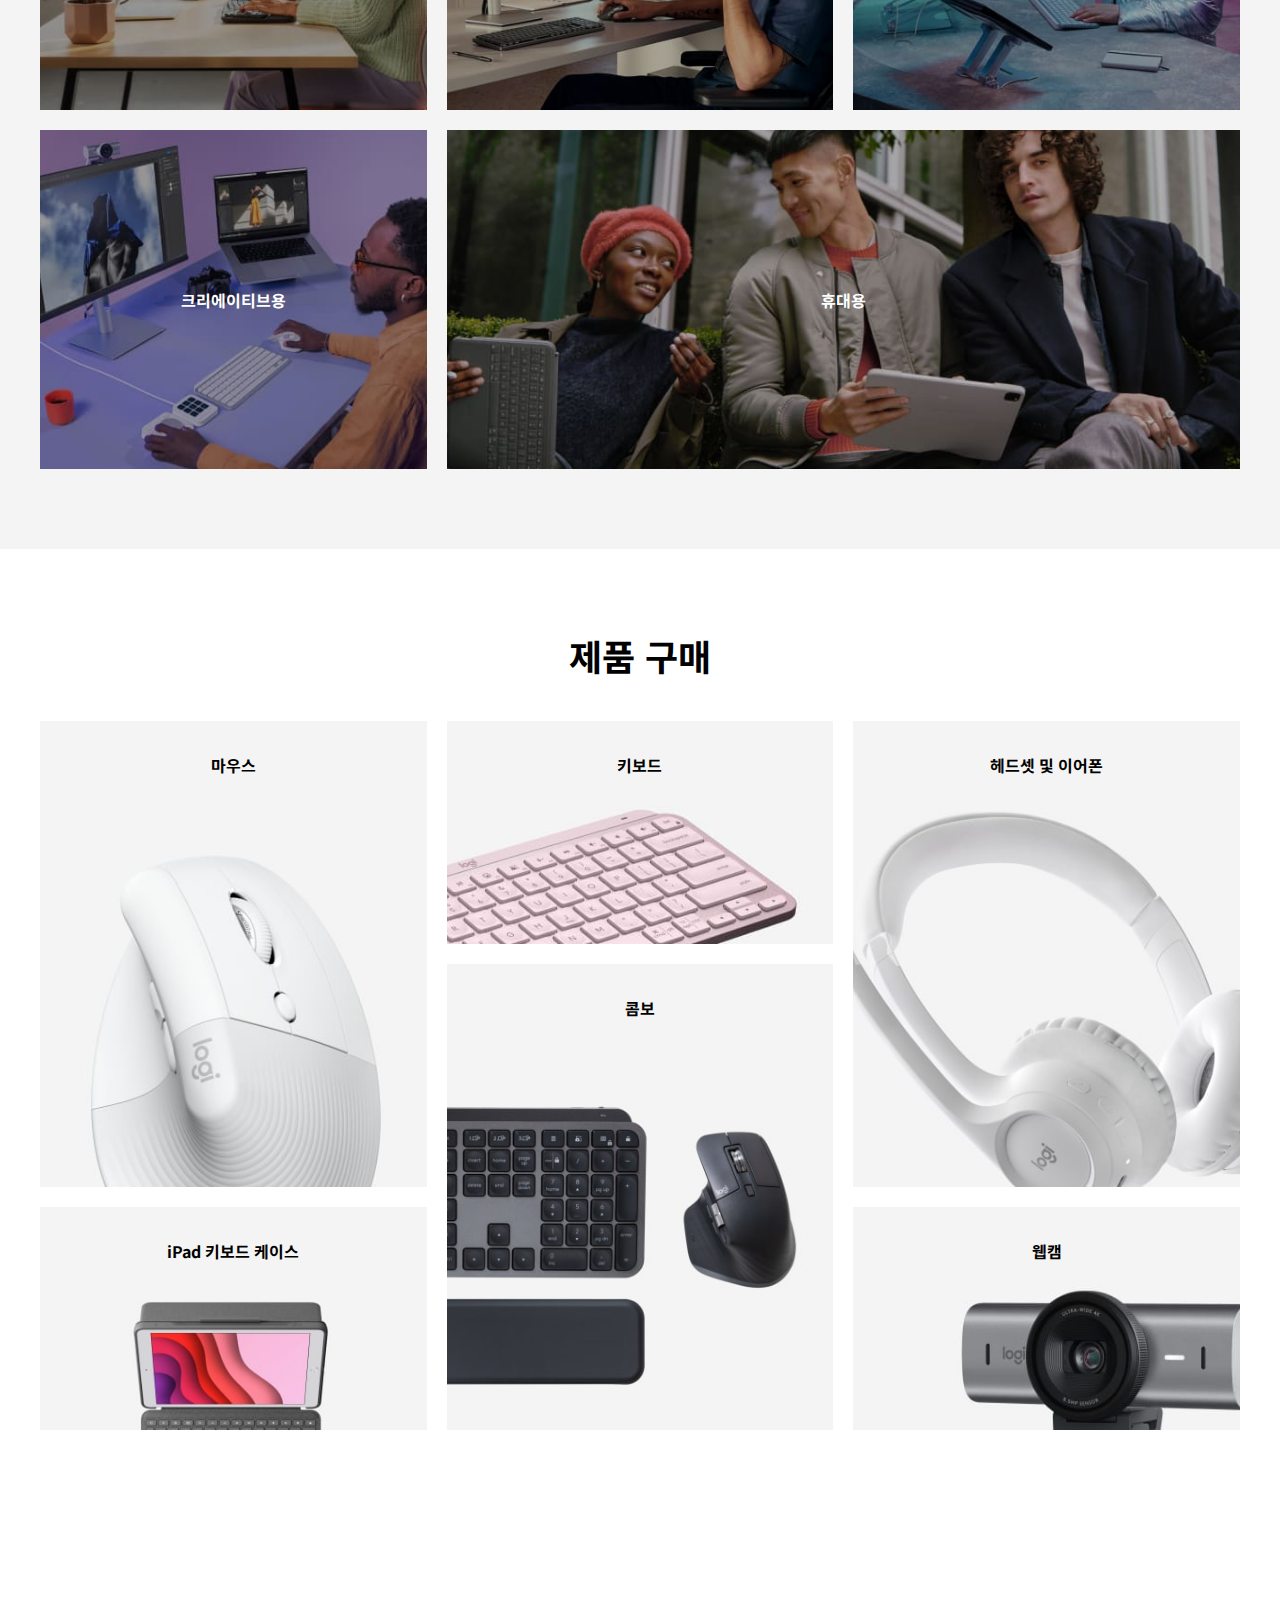
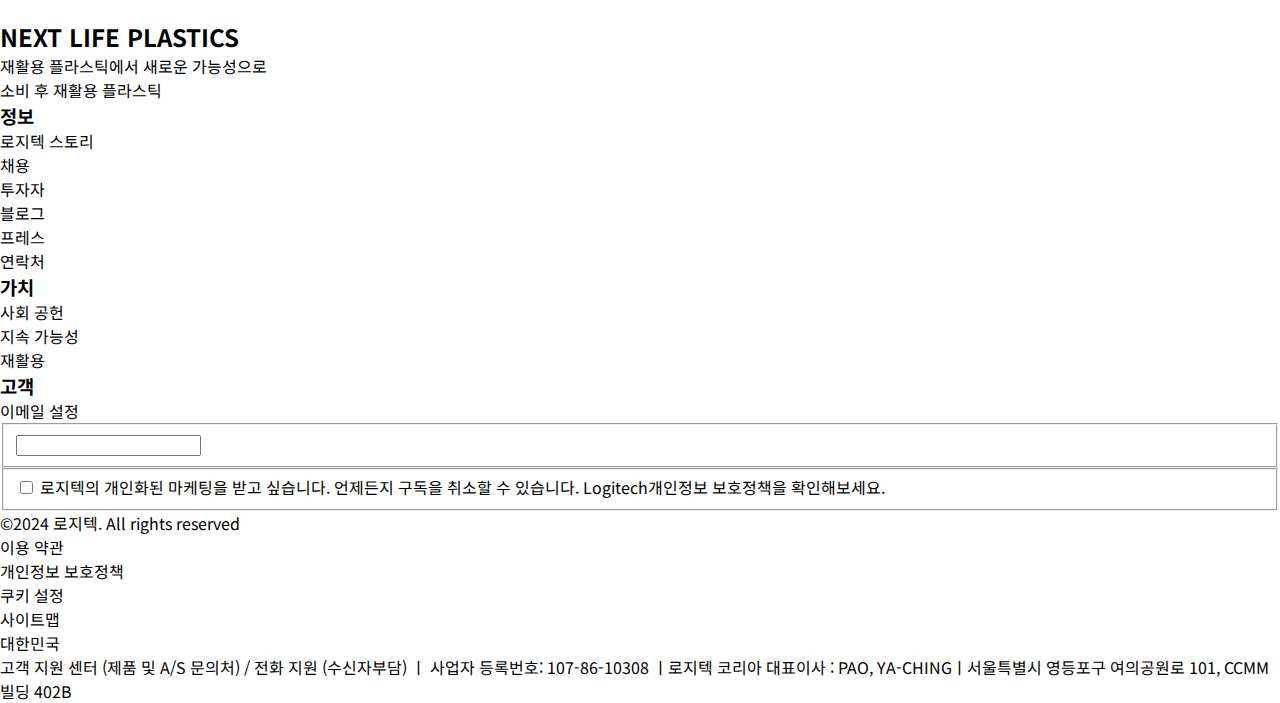
==== commit 58bebf7f: "CSS-Products" ====
--- a/index.html
+++ b/index.html
@@ -207,41 +207,47 @@
         </div>
       </section>
       <!-- products -->
-      <section id="products" class="section">
-        <ul>
-          <li>
-            <a href="#">
-              <h3>마우스</h3>
+      <section id="products" class="section max-container">
+        <h2 class="title">제품 구매</h2>
+        <ul class="products">
+          <li id="product1" class="product">
+            <a href="#">
+              <h3 class="des">마우스</h3>
               <img src="images/products/products_1.jpg" alt="products_1" />
             </a>
           </li>
-          <li>
-            <a href="#">
-              <h3>키보드</h3>
+
+          <li id="product2" class="product">
+            <a href="#">
+              <h3 class="des">키보드</h3>
               <img src="images/products/products_2.jpg" alt="products_2" />
             </a>
           </li>
-          <li>
-            <a href="#">
-              <h3>헤드셋 및 이어폰</h3>
+
+          <li id="product3" class="product">
+            <a href="#">
+              <h3 class="des">헤드셋 및 이어폰</h3>
               <img src="images/products/products_3.jpg" alt="products_3" />
             </a>
           </li>
-          <li>
-            <a href="#">
-              <h3>iPad 키보드 케이스</h3>
+
+          <li id="product4" class="product">
+            <a href="#">
+              <h3 class="des">iPad 키보드 케이스</h3>
               <img src="images/products/products_4.jpg" alt="products_4" />
             </a>
           </li>
-          <li>
-            <a href="#">
-              <h3>콤보</h3>
+
+          <li id="product5" class="product">
+            <a href="#">
+              <h3 class="des">콤보</h3>
               <img src="images/products/products_5.jpg" alt="products_5" />
             </a>
           </li>
-          <li>
-            <a href="#">
-              <h3>웹캠</h3>
+
+          <li id="product6" class="product">
+            <a href="#">
+              <h3 class="des">웹캠</h3>
               <img src="images/products/products_6.jpg" alt="products_6" />
             </a>
           </li>
--- a/css/style.css
+++ b/css/style.css
@@ -227,8 +227,9 @@
   font-size: 14px;
   font-weight: bold;
 }
-/* ? */
-.can__title :hover,
+/* ⭐ 배운것 빈공간이 있으면 하위태그가 선택되어 span이 선택된다 */
+/* .can__title :hover, */
+.can__title span:hover,
 .can__more:hover {
   border-bottom: 2px solid var(--color-text);
 }
@@ -259,7 +260,7 @@
 
 .serie img {
   width: 100%;
-  /* 배운것 */
+  /* ⭐ 배운것 */
   height: 100%;
   object-fit: cover;
 }
@@ -276,9 +277,10 @@
   justify-content: center;
   align-items: center;
   font-weight: bold;
-}
-
-/* img에 absolute 로 크기가 같은 2겹의 창을 만들어서 스타일링 */
+  transition: all 200ms ease-in;
+}
+
+/* ⭐ img에 absolute 로 크기가 같은 2겹의 창을 만들어서 스타일링 */
 .serie__metadata {
   position: absolute;
   top: 0;
@@ -310,3 +312,64 @@
 .serie__metadata__des {
   font-weight: 200;
 }
+
+/* Products */
+.products {
+  display: grid;
+  grid-template-rows: repeat(3, 1fr);
+  gap: 20px;
+  grid-template-areas:
+    "box1 box2 box3"
+    "box1 box5 box3"
+    "box4 box5 box6";
+}
+
+#product1 {
+  grid-area: box1;
+}
+#product2 {
+  grid-area: box2;
+}
+#product3 {
+  grid-area: box3;
+}
+#product4 {
+  grid-area: box4;
+}
+#product5 {
+  grid-area: box5;
+}
+#product6 {
+  grid-area: box6;
+}
+
+.product {
+  position: relative;
+  /* ⭐ */
+  overflow: hidden;
+}
+
+.product .des {
+  position: absolute;
+  /* ⭐ */
+  width: 100%;
+  height: 100%;
+  padding: 2rem;
+  display: flex;
+  flex-direction: column;
+  align-items: center;
+  /* ⭐ */
+  z-index: 1;
+  transition: background-color 300ms ease-in-out; /* 배경색 전환 */
+}
+
+.product img {
+  width: 100%;
+  height: 100%;
+  object-fit: cover;
+  transition: transform 300ms ease-in-out;
+}
+
+.product:hover img {
+  transform: scale(1.1); /* 이미지 확대 */
+}
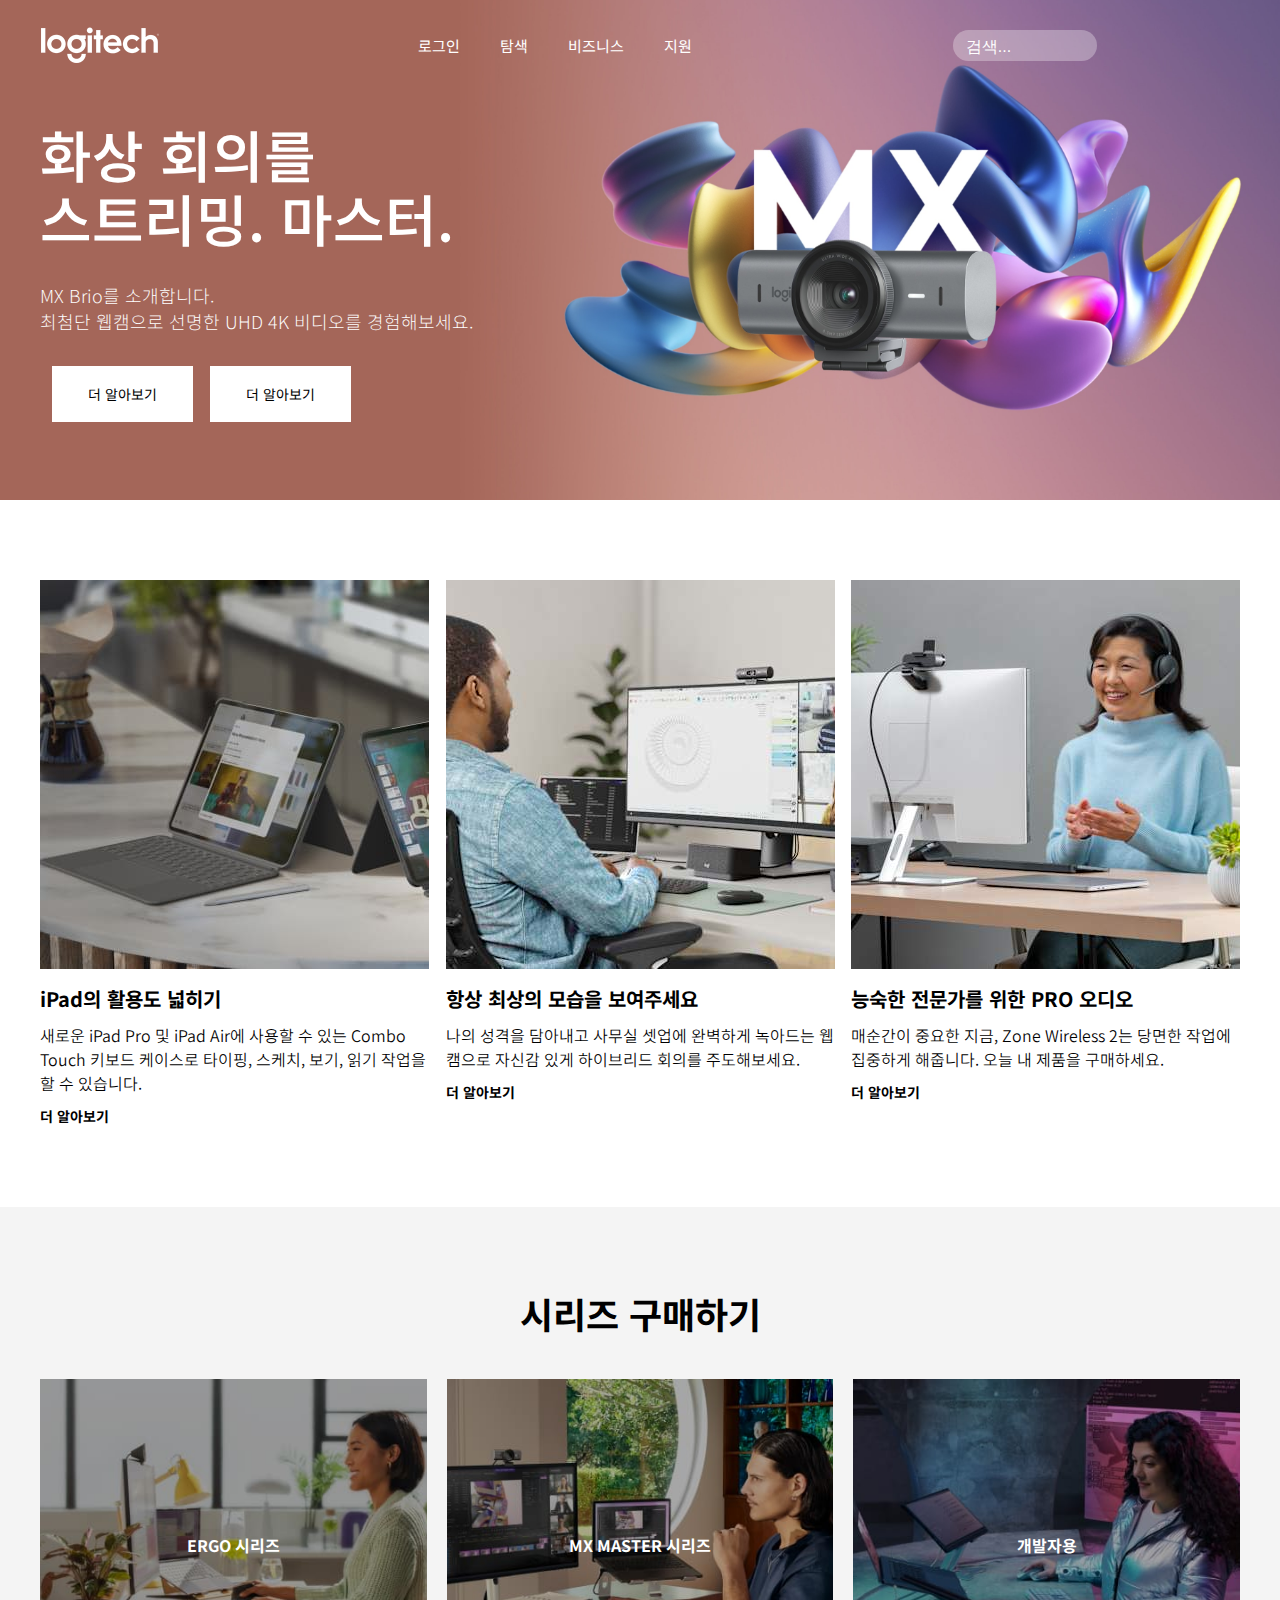
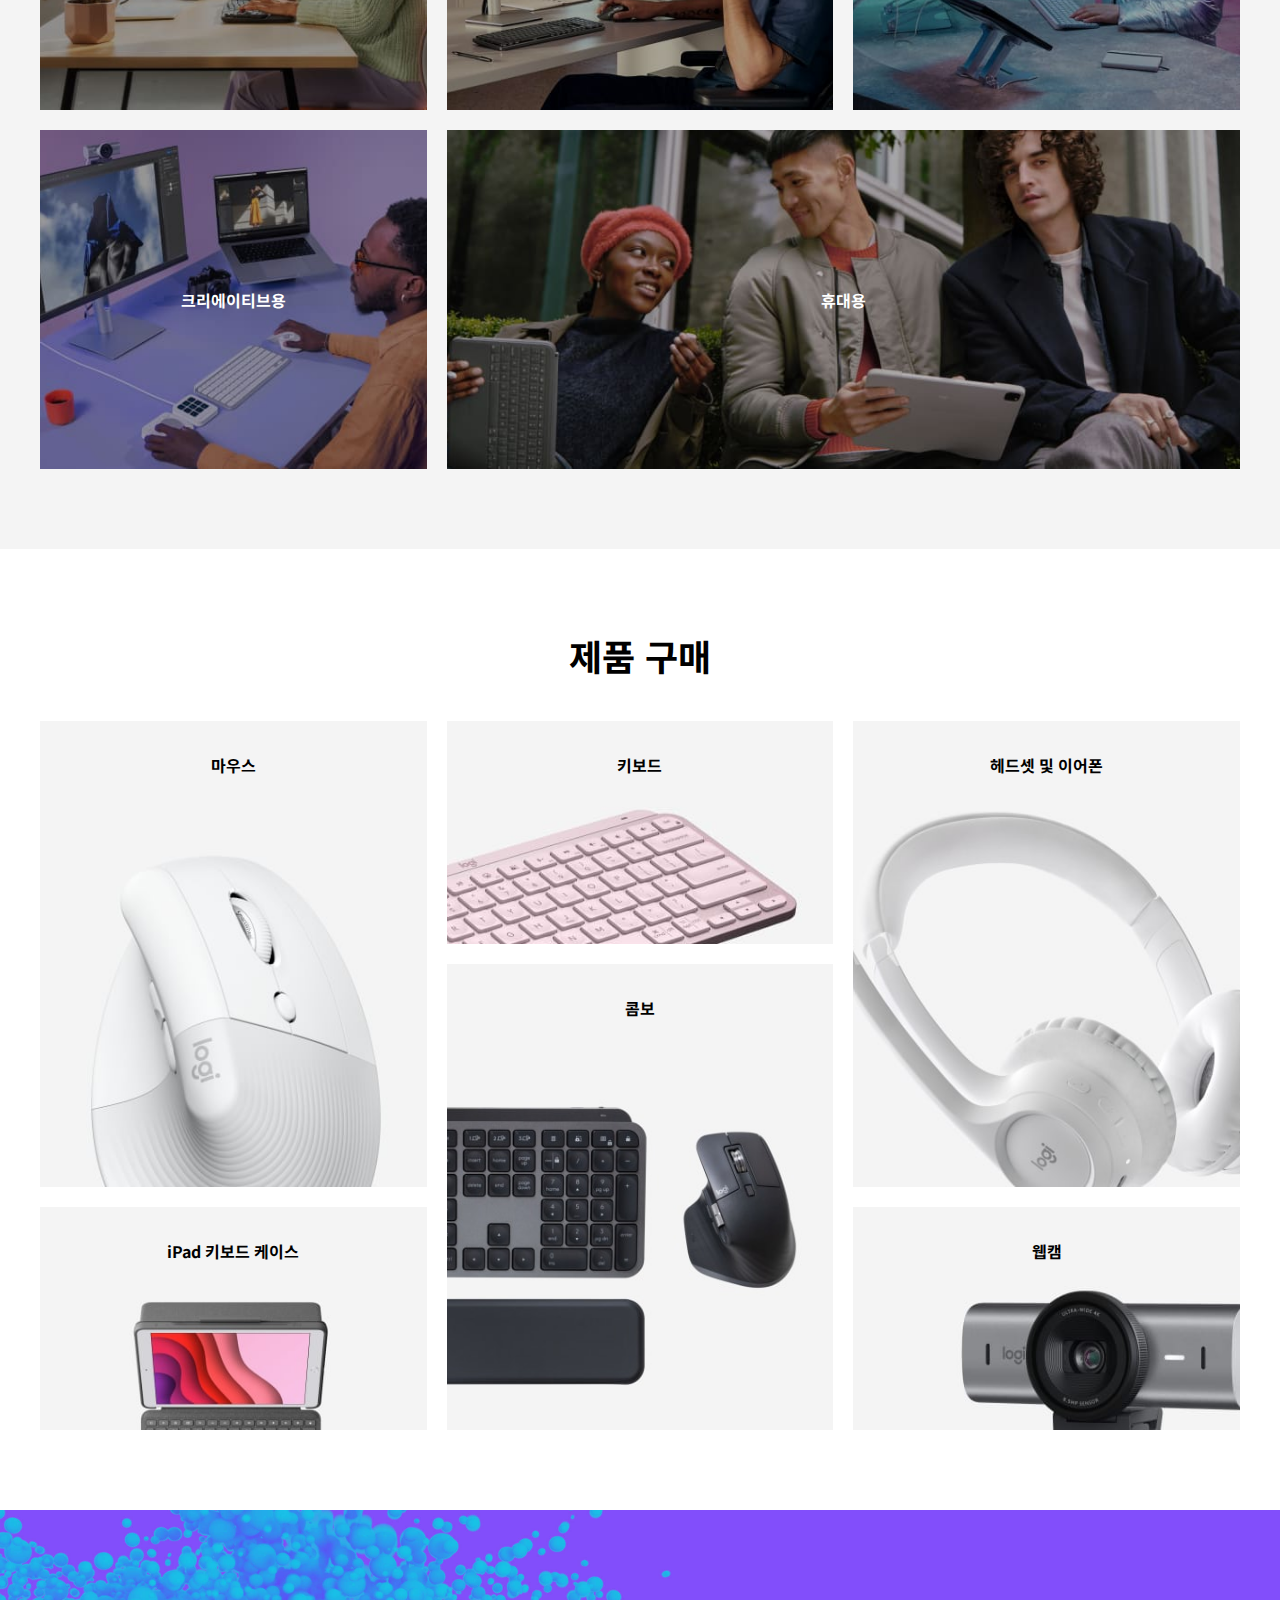
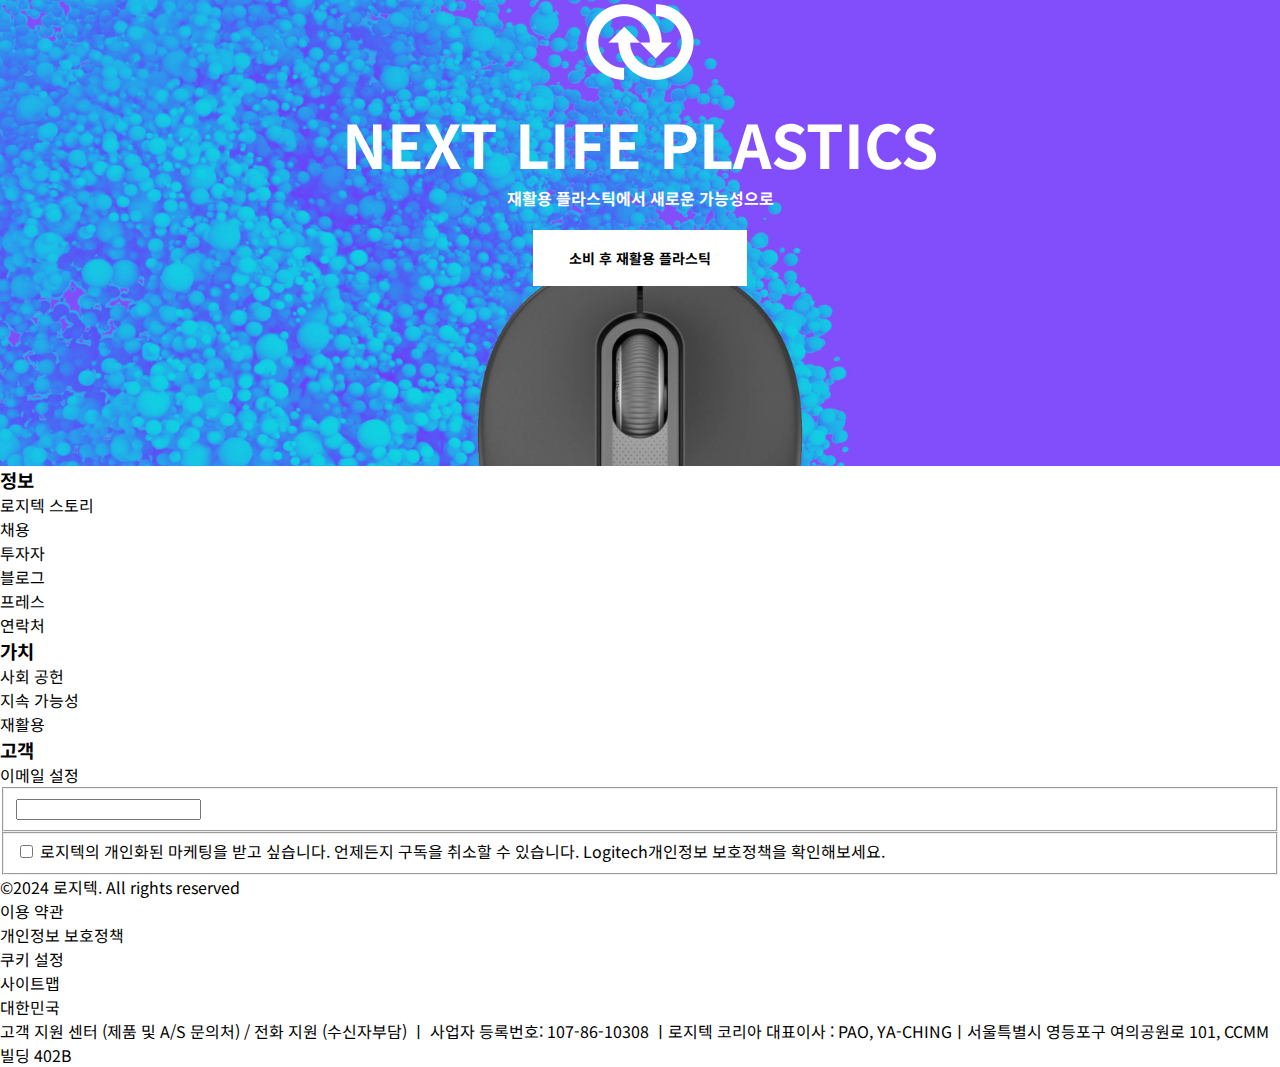
==== commit 3b0ec556: "CSS-About" ====
--- a/index.html
+++ b/index.html
@@ -74,8 +74,8 @@
             MX Brio를 소개합니다. <br />
             최첨단 웹캠으로 선명한 UHD 4K 비디오를 경험해보세요.
           </p>
-          <a class="home__btn" href="#">더 알아보기</a>
-          <a class="home__btn" href="#">더 알아보기</a>
+          <a class="home__btn btn" href="#">더 알아보기</a>
+          <a class="home__btn btn" href="#">더 알아보기</a>
         </div>
       </section>
       <!-- can -->
@@ -254,11 +254,13 @@
         </ul>
       </section>
       <!-- about -->
-      <section id="about">
-        <img src="images/about/about_2.png" alt="about_2" />
-        <h2>NEXT LIFE PLASTICS</h2>
-        <p>재활용 플라스틱에서 새로운 가능성으로</p>
-        <a href="#">소비 후 재활용 플라스틱</a>
+      <section id="about" class="section">
+        <div class="about__container max-container">
+          <img src="images/about/about_2.png" alt="about_2" />
+          <h2 class="about__title">NEXT LIFE PLASTICS</h2>
+          <p class="about__des des">재활용 플라스틱에서 새로운 가능성으로</p>
+          <a class="about__btn btn" href="#">소비 후 재활용 플라스틱</a>
+        </div>
       </section>
     </main>
     <!-- Footer -->
--- a/css/style.css
+++ b/css/style.css
@@ -74,6 +74,21 @@
   padding: 0 20px;
 }
 
+.btn {
+  display: inline-block;
+  background-color: var(--color-primary);
+  padding: 18px 36px;
+  font-size: 14px;
+  color: var(--color-black);
+  transition: all 300ms ease-in-out;
+}
+
+.btn:hover {
+  background-color: transparent;
+  color: var(--color-primary);
+  outline: 1px solid var(--color-primary);
+}
+
 /* Header */
 .header {
   background-color: transparent;
@@ -184,26 +199,14 @@
 }
 
 .home__btn {
-  display: inline-block;
-  background-color: var(--color-primary);
   margin: 0 1px 12px 12px;
-  padding: 18px 36px;
-  font-size: 14px;
-  color: var(--color-black);
-  transition: all 300ms ease-in-out;
-}
-
-.home__btn:hover {
-  background-color: transparent;
-  color: var(--color-primary);
-  outline: 1px solid var(--color-primary);
 }
 
 /* Can */
 .cans {
   display: flex;
   justify-content: space-between;
-  gap: 1.5rem;
+  gap: 1rem;
   padding: 80px 0;
 }
 
@@ -280,7 +283,7 @@
   transition: all 200ms ease-in;
 }
 
-/* ⭐ img에 absolute 로 크기가 같은 2겹의 창을 만들어서 스타일링 */
+/* ⭐ div태그를 img에 absolute 로 크기가 같은 2겹의 창을 만들어서 스타일링 */
 .serie__metadata {
   position: absolute;
   top: 0;
@@ -301,7 +304,7 @@
   opacity: 0.8;
 }
 
-.serie:hover .serie__window > .des {
+.serie:hover .serie__window .des {
   display: none;
 }
 
@@ -373,3 +376,30 @@
 .product:hover img {
   transform: scale(1.1); /* 이미지 확대 */
 }
+
+/* About */
+#about {
+  background: url(/images/about/about_1.jfif);
+  background-size: cover;
+  background-position: center center;
+  width: 100%;
+  height: 100%;
+  color: var(--color-primary);
+}
+
+.about__container {
+  padding-bottom: 100px;
+}
+
+.about__title {
+  font-size: 60px;
+}
+
+.about__des {
+  margin-bottom: 20px;
+  font-weight: bold;
+}
+
+.about__btn {
+  font-weight: bold;
+}
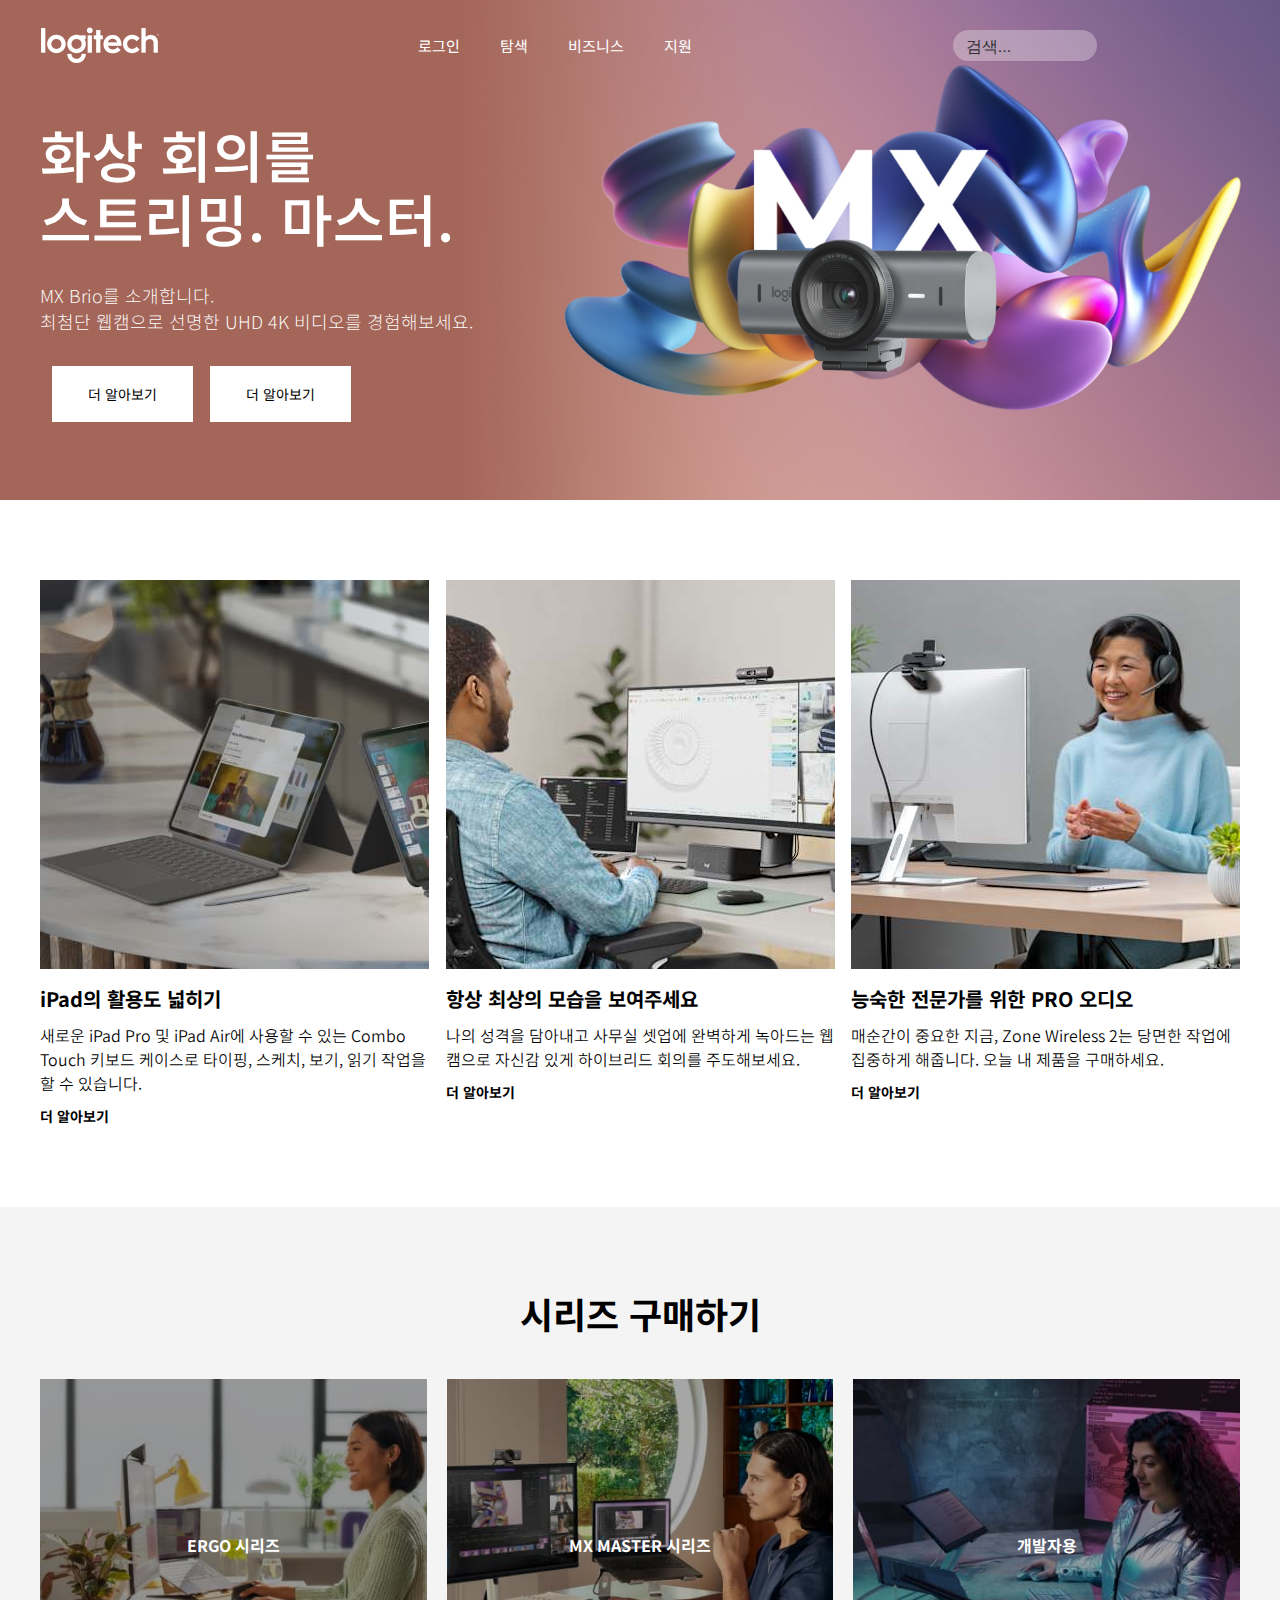
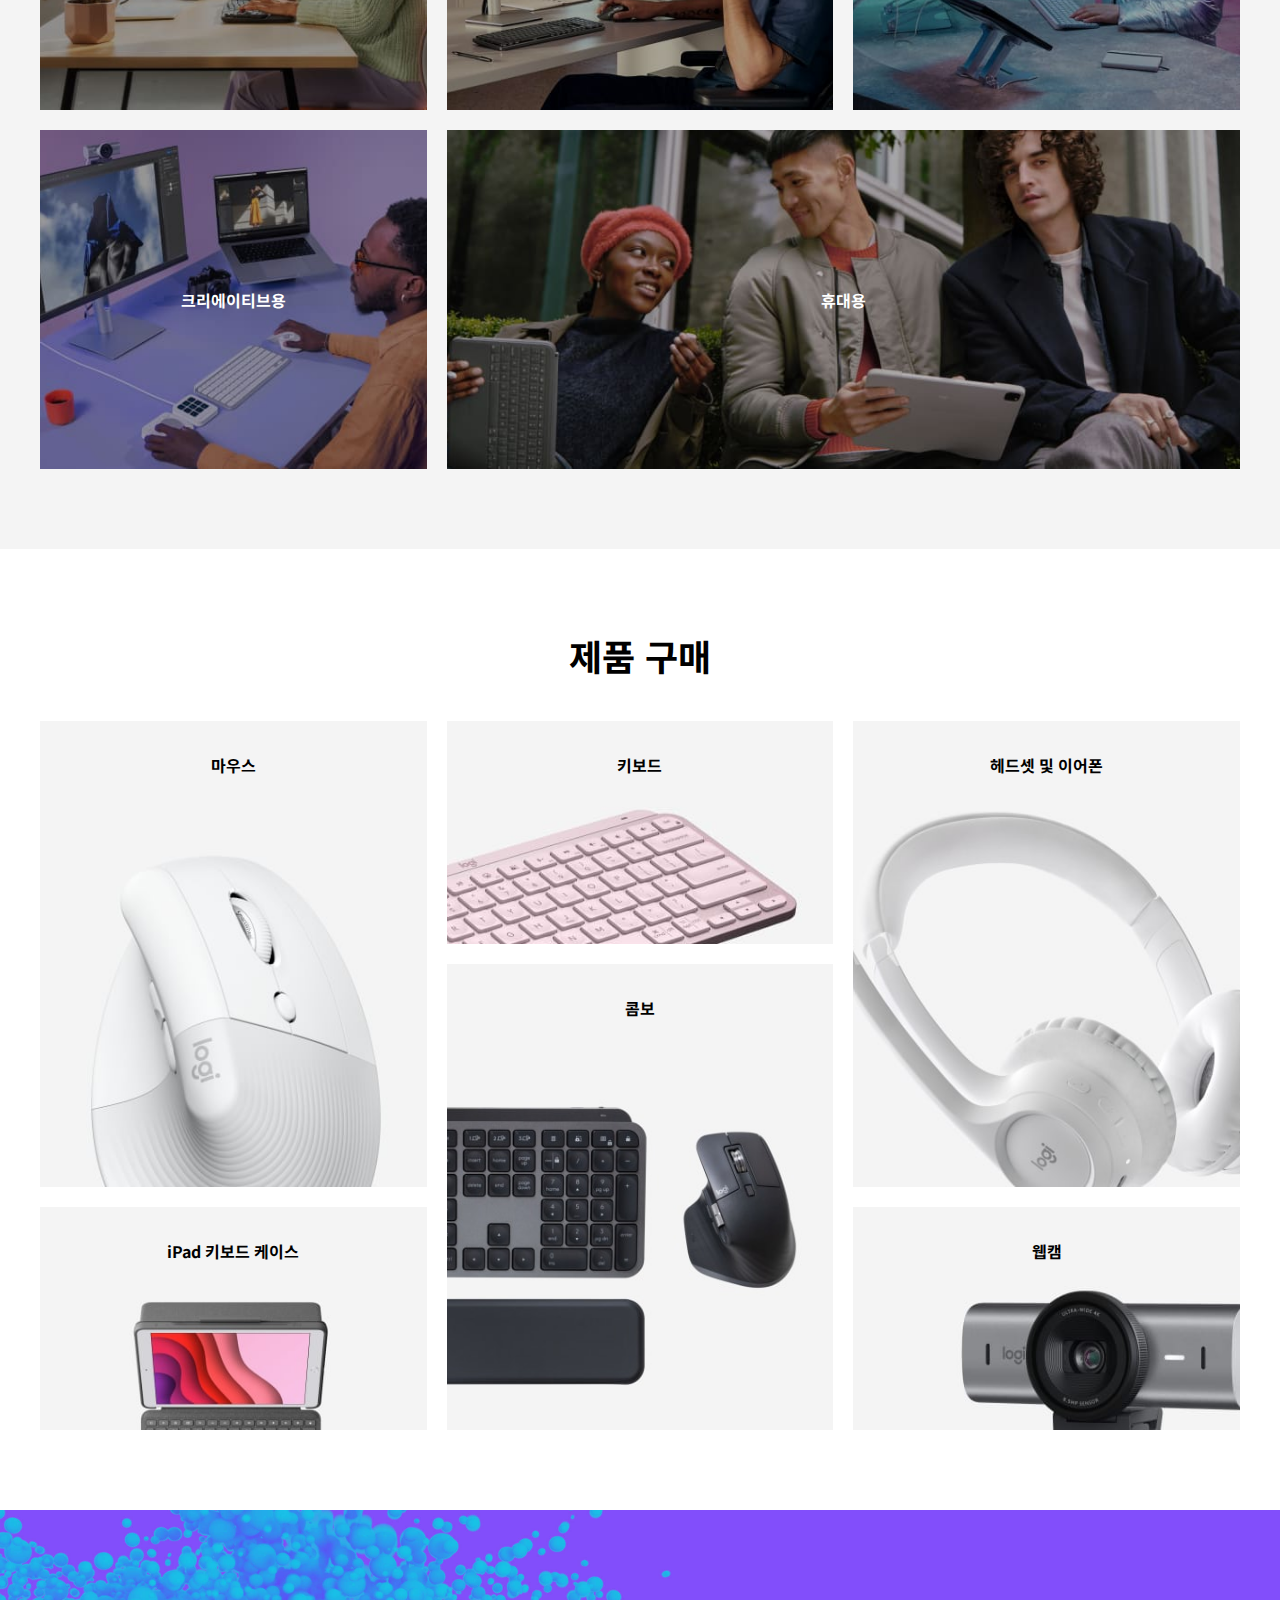
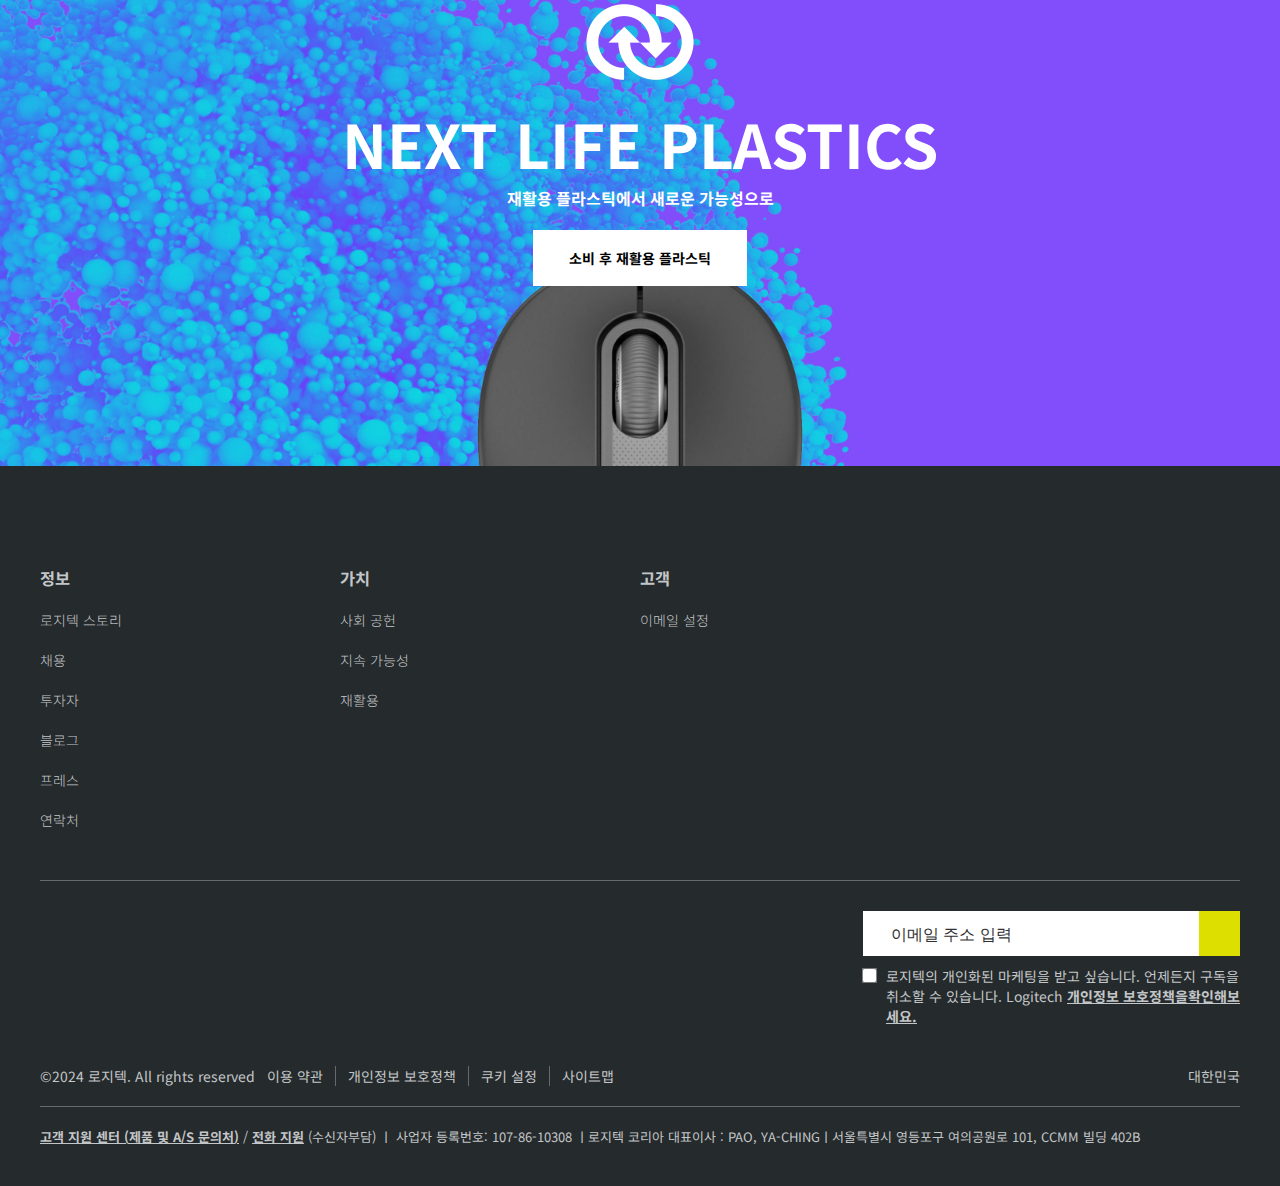
==== commit cda3cf3d: "CSS-Footer" ====
--- a/index.html
+++ b/index.html
@@ -265,71 +265,93 @@
     </main>
     <!-- Footer -->
     <footer id="contact">
-      <div class="footer_section">
-        <div>
-          <h3>정보</h3>
-          <ul>
-            <li><a href="#">로지텍 스토리</a></li>
-            <li><a href="#">채용</a></li>
-            <li><a href="#">투자자</a></li>
-            <li><a href="#">블로그</a></li>
-            <li><a href="#">프레스</a></li>
-            <li><a href="#">연락처</a></li>
+      <div class="footer__container max-container">
+        <div class="footer__imports__section">
+          <div class="footer__article">
+            <h3 class="footer__article__title">정보</h3>
+            <ul class="footer__imports">
+              <li class="footer__import"><a href="#">로지텍 스토리</a></li>
+              <li class="footer__import"><a href="#">채용</a></li>
+              <li class="footer__import"><a href="#">투자자</a></li>
+              <li class="footer__import"><a href="#">블로그</a></li>
+              <li class="footer__import"><a href="#">프레스</a></li>
+              <li class="footer__import"><a href="#">연락처</a></li>
+            </ul>
+          </div>
+          <div class="footer__article">
+            <h3 class="footer__article__title">가치</h3>
+            <ul class="footer__imports">
+              <li class="footer__import"><a href="#">사회 공헌</a></li>
+              <li class="footer__import"><a href="#">지속 가능성</a></li>
+              <li class="footer__import"><a href="#">재활용</a></li>
+            </ul>
+          </div>
+          <div class="footer__article">
+            <h3 class="footer__article__title">고객</h3>
+            <ul class="footer__imports">
+              <li class="footer__import"><a href="#">이메일 설정</a></li>
+            </ul>
+          </div>
+        </div>
+        <div class="footer__contact__section">
+          <div class="footer__sns">
+            <i class="footer__sns__icon fa-brands fa-facebook"></i>
+            <i class="footer__sns__icon fa-brands fa-twitter"></i>
+            <i class="footer__sns__icon fa-brands fa-instagram"></i>
+          </div>
+          <form class="footer__search__container">
+            <fieldset class="footer__search">
+              <input
+                class="footer__search__input"
+                type="search"
+                placeholder="이메일 주소 입력"
+              />
+              <button class="footer__search__button">
+                <i class="footer__icon fa-solid fa-caret-right"></i>
+              </button>
+            </fieldset>
+            <fieldset class="footer__checkbox">
+              <input class="footer__checkbox__input" type="checkbox" />
+              <label
+                class="footer__checkbox__label"
+                for="footer__checkbox__label"
+                >로지텍의 개인화된 마케팅을 받고 싶습니다. 언제든지 구독을<br />
+                취소할 수 있습니다. Logitech
+                <span class="footer--underline"
+                  >개인정보 보호정책을확인해보 <br />
+                  세요.</span
+                >
+              </label>
+            </fieldset>
+          </form>
+        </div>
+        <div class="footer__copyright__section">
+          <div class="footer__copyright__ctn">
+            <p>©2024 로지텍. All rights reserved</p>
+          </div>
+          <ul class="footer__copyright__links">
+            <li class="footer__copyright__link"><a href="#">이용 약관</a></li>
+            <li class="footer__copyright__link">
+              <a href="#">개인정보 보호정책</a>
+            </li>
+            <li class="footer__copyright__link"><a href="#">쿠키 설정</a></li>
+            <li class="footer__copyright__link"><a href="#">사이트맵</a></li>
           </ul>
-        </div>
-        <div>
-          <h3>가치</h3>
-          <ul>
-            <li><a href="#">사회 공헌</a></li>
-            <li><a href="#">지속 가능성</a></li>
-            <li><a href="#">재활용</a></li>
-          </ul>
-        </div>
-        <div>
-          <h3>고객</h3>
-          <ul>
-            <li><a href="#">이메일 설정</a></li>
-          </ul>
-        </div>
-      </div>
-      <div class="footer_section">
-        <div>
-          <i class="fa-brands fa-facebook"></i>
-          <i class="fa-brands fa-twitter"></i>
-          <i class="fa-brands fa-instagram"></i>
-        </div>
-        <form>
-          <fieldset>
-            <input type="search" />
-            <button><i class="fa-solid fa-caret-right"></i></button>
-          </fieldset>
-          <fieldset>
-            <input type="checkbox" />
-            <label for=""
-              >로지텍의 개인화된 마케팅을 받고 싶습니다. 언제든지 구독을 취소할
-              수 있습니다. Logitech개인정보 보호정책을 확인해보세요.</label
-            >
-          </fieldset>
-        </form>
-      </div>
-      <div class="footer_section">
-        <div>
-          <p>©2024 로지텍. All rights reserved</p>
-        </div>
-        <ul>
-          <li><a href="#">이용 약관</a></li>
-          <li><a href="#">개인정보 보호정책</a></li>
-          <li><a href="#">쿠키 설정</a></li>
-          <li><a href="#">사이트맵</a></li>
-        </ul>
-        <div><i class="fa-solid fa-earth-americas"></i>대한민국</div>
-      </div>
-      <div class="footer_section">
-        <div>
-          <a href="#">고객 지원 센터 (제품 및 A/S 문의처)</a> /
-          <a href="#">전화 지원</a> (수신자부담) ㅣ 사업자 등록번호:
-          107-86-10308 ㅣ로지텍 코리아 대표이사 : PAO, YA-CHINGㅣ서울특별시
-          영등포구 여의공원로 101, CCMM 빌딩 402B
+          <div class="footer__copyright__kor">
+            <i class="fa-solid fa-earth-americas"></i
+            ><span class="footer--underline--hover"> 대한민국</span>
+          </div>
+        </div>
+        <div class="footer__address__section">
+          <a href="#"
+            ><span class="footer--underline"
+              >고객 지원 센터 (제품 및 A/S 문의처)</span
+            ></a
+          >
+          /
+          <a href="#"><span class="footer--underline">전화 지원</span></a>
+          (수신자부담) ㅣ 사업자 등록번호: 107-86-10308 ㅣ로지텍 코리아 대표이사
+          : PAO, YA-CHINGㅣ서울특별시 영등포구 여의공원로 101, CCMM 빌딩 402B
         </div>
       </div>
     </footer>
--- a/css/style.css
+++ b/css/style.css
@@ -403,3 +403,163 @@
 .about__btn {
   font-weight: bold;
 }
+
+/* Footer */
+#contact {
+  background-color: var(--color-footer-bg);
+  color: var(--color-primary-variant);
+  padding: 100px 0 20px;
+  font-size: 14px;
+}
+
+#contact a,
+i {
+  color: var(--color-primary-variant);
+}
+
+.footer__imports__section {
+  display: grid;
+  grid-template-columns: repeat(4, 1fr);
+  font-size: 14px;
+}
+
+.footer__imports {
+  margin: 0 20px 0 0;
+  padding: 0 100px 30px 0;
+}
+
+/* 빈공간 :hover 하면 하위 요소에 적용 */
+.footer__import :hover {
+  border-bottom: 1px solid rgba(255, 255, 255, 0.5);
+}
+
+.footer__article__title {
+  padding-bottom: 20px;
+  font-weight: bold;
+}
+
+.footer__import {
+  margin-bottom: 20px;
+  font-weight: 300;
+}
+
+.footer__contact__section {
+  padding-top: 30px;
+  border-top: 1px solid rgba(255, 255, 255, 0.3);
+  display: flex;
+  justify-content: space-between;
+}
+
+.footer__sns {
+  font-size: 25px;
+  display: flex;
+  justify-content: space-between;
+  flex-direction: row;
+  gap: 30px;
+  cursor: pointer;
+  opacity: 0.7;
+}
+
+.footer__sns__icon:hover {
+  filter: brightness(1.2);
+}
+
+.footer__search {
+  display: flex;
+  justify-content: space-between;
+  align-items: center;
+  overflow: hidden;
+  width: 100%;
+  margin: 0;
+  padding: 0;
+  border: none;
+}
+
+.footer__search__input {
+  width: 100%;
+  height: 45px;
+  padding: 10px 20px;
+  background: transparent;
+  font-size: 1.2rem;
+  background: var(--color-primary);
+  color: #2f3132;
+  border: 0;
+  outline: 0;
+}
+input::placeholder {
+  color: #2f3132;
+  font-size: 1rem;
+}
+
+.footer__search__button {
+  background: var(--color-yellow);
+  width: 45px;
+  height: 45px;
+  border: 0 none;
+  cursor: pointer;
+}
+
+.footer__icon {
+  color: var(--color-text);
+}
+
+.footer__search__button:hover {
+  filter: brightness(0.85);
+}
+
+.footer__checkbox {
+  margin: 10px 0;
+  padding: 0;
+  border: none;
+}
+
+.footer__checkbox__input {
+  margin: 0;
+  transform: scale(1.2);
+}
+
+.footer__checkbox__label {
+  float: right;
+  padding-left: 10px;
+}
+
+.footer--underline {
+  font-weight: bold;
+  text-decoration: underline;
+  cursor: pointer;
+}
+
+.footer__copyright__section {
+  display: flex;
+  padding: 30px 0 20px;
+}
+
+.footer__copyright__links {
+  display: flex;
+}
+
+.footer__copyright__link {
+  padding: 0 12px;
+  border-right: 1px solid rgba(255, 255, 255, 0.3);
+}
+.footer__copyright__link:last-child {
+  border-right: none;
+}
+
+.footer__copyright__kor {
+  margin-left: auto;
+  cursor: pointer;
+}
+.footer__copyright__kor:hover {
+  filter: brightness(1.2);
+}
+.footer--underline--hover:hover {
+  filter: brightness(1.2);
+  border-bottom: 1px solid rgba(255, 255, 255, 1);
+}
+
+.footer__address__section {
+  border-top: 1px solid rgba(255, 255, 255, 0.3);
+  padding: 20px 0;
+  font-size: 13px;
+}
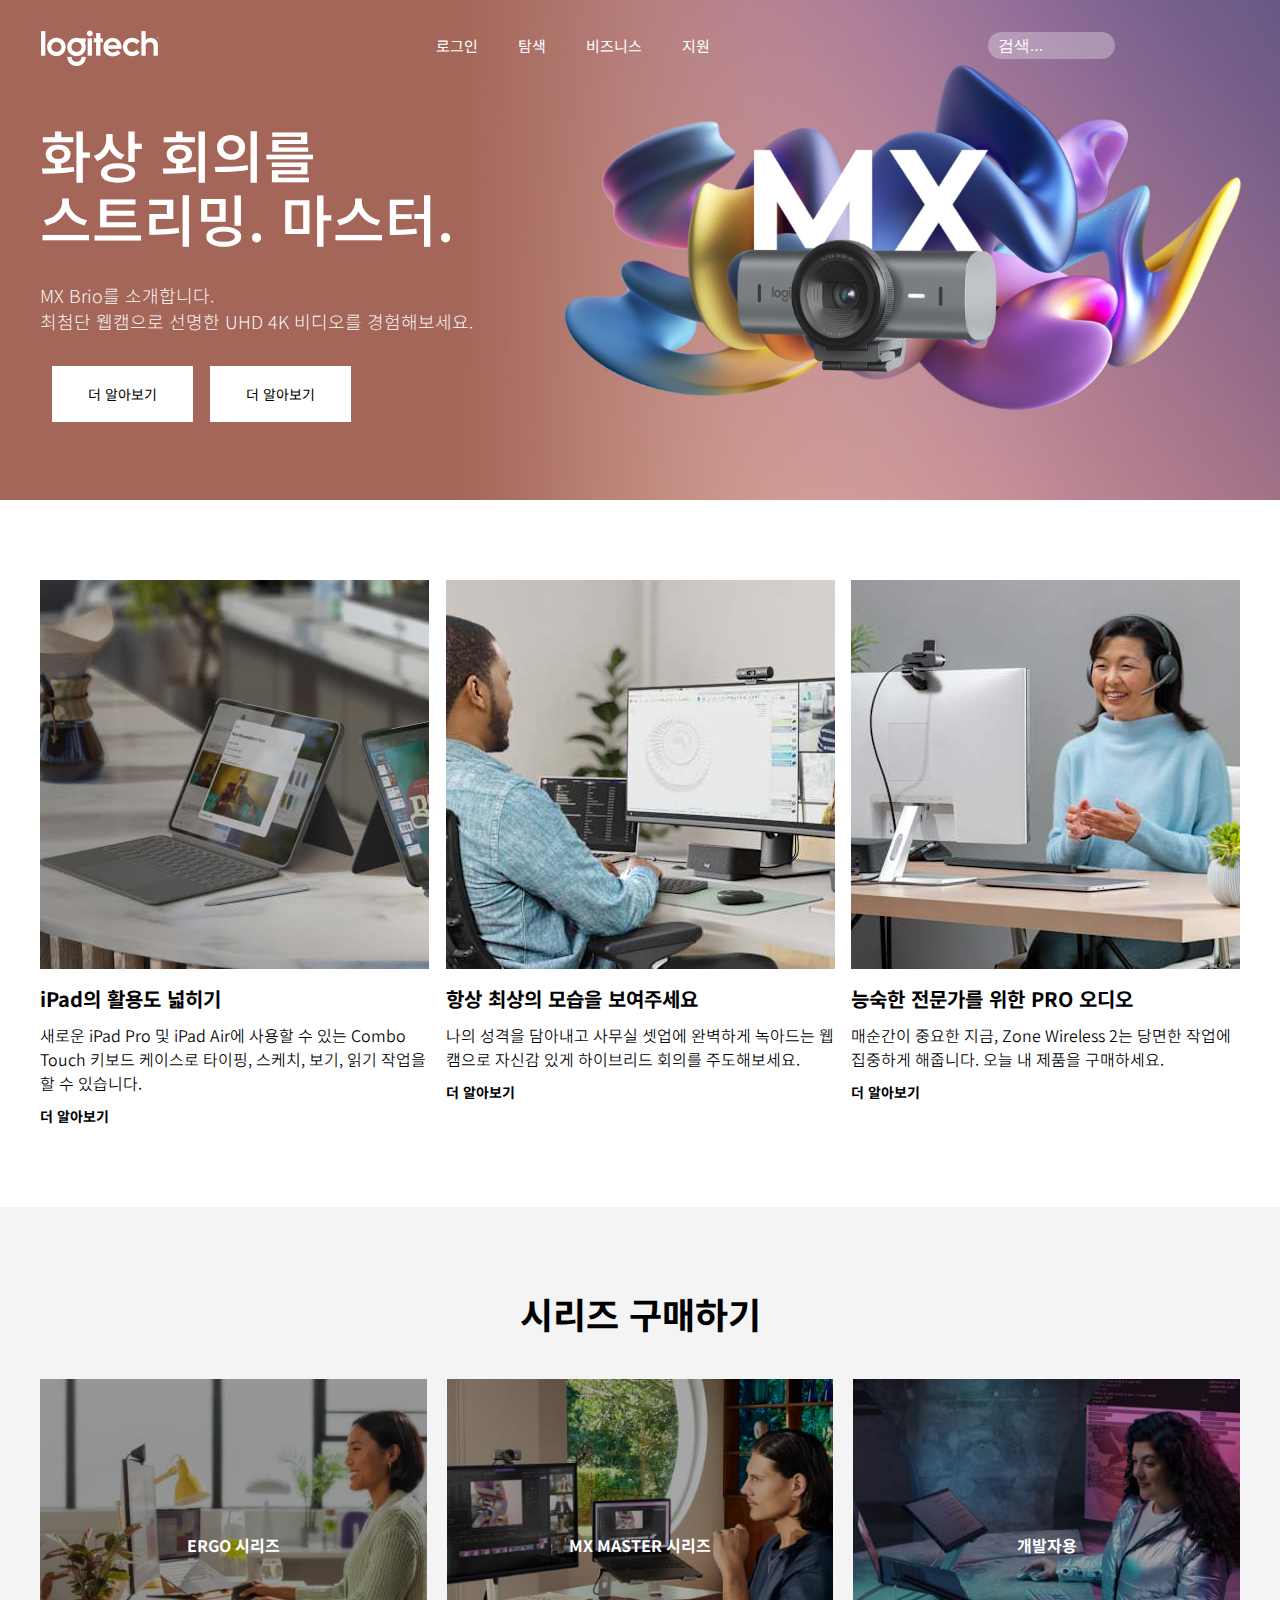
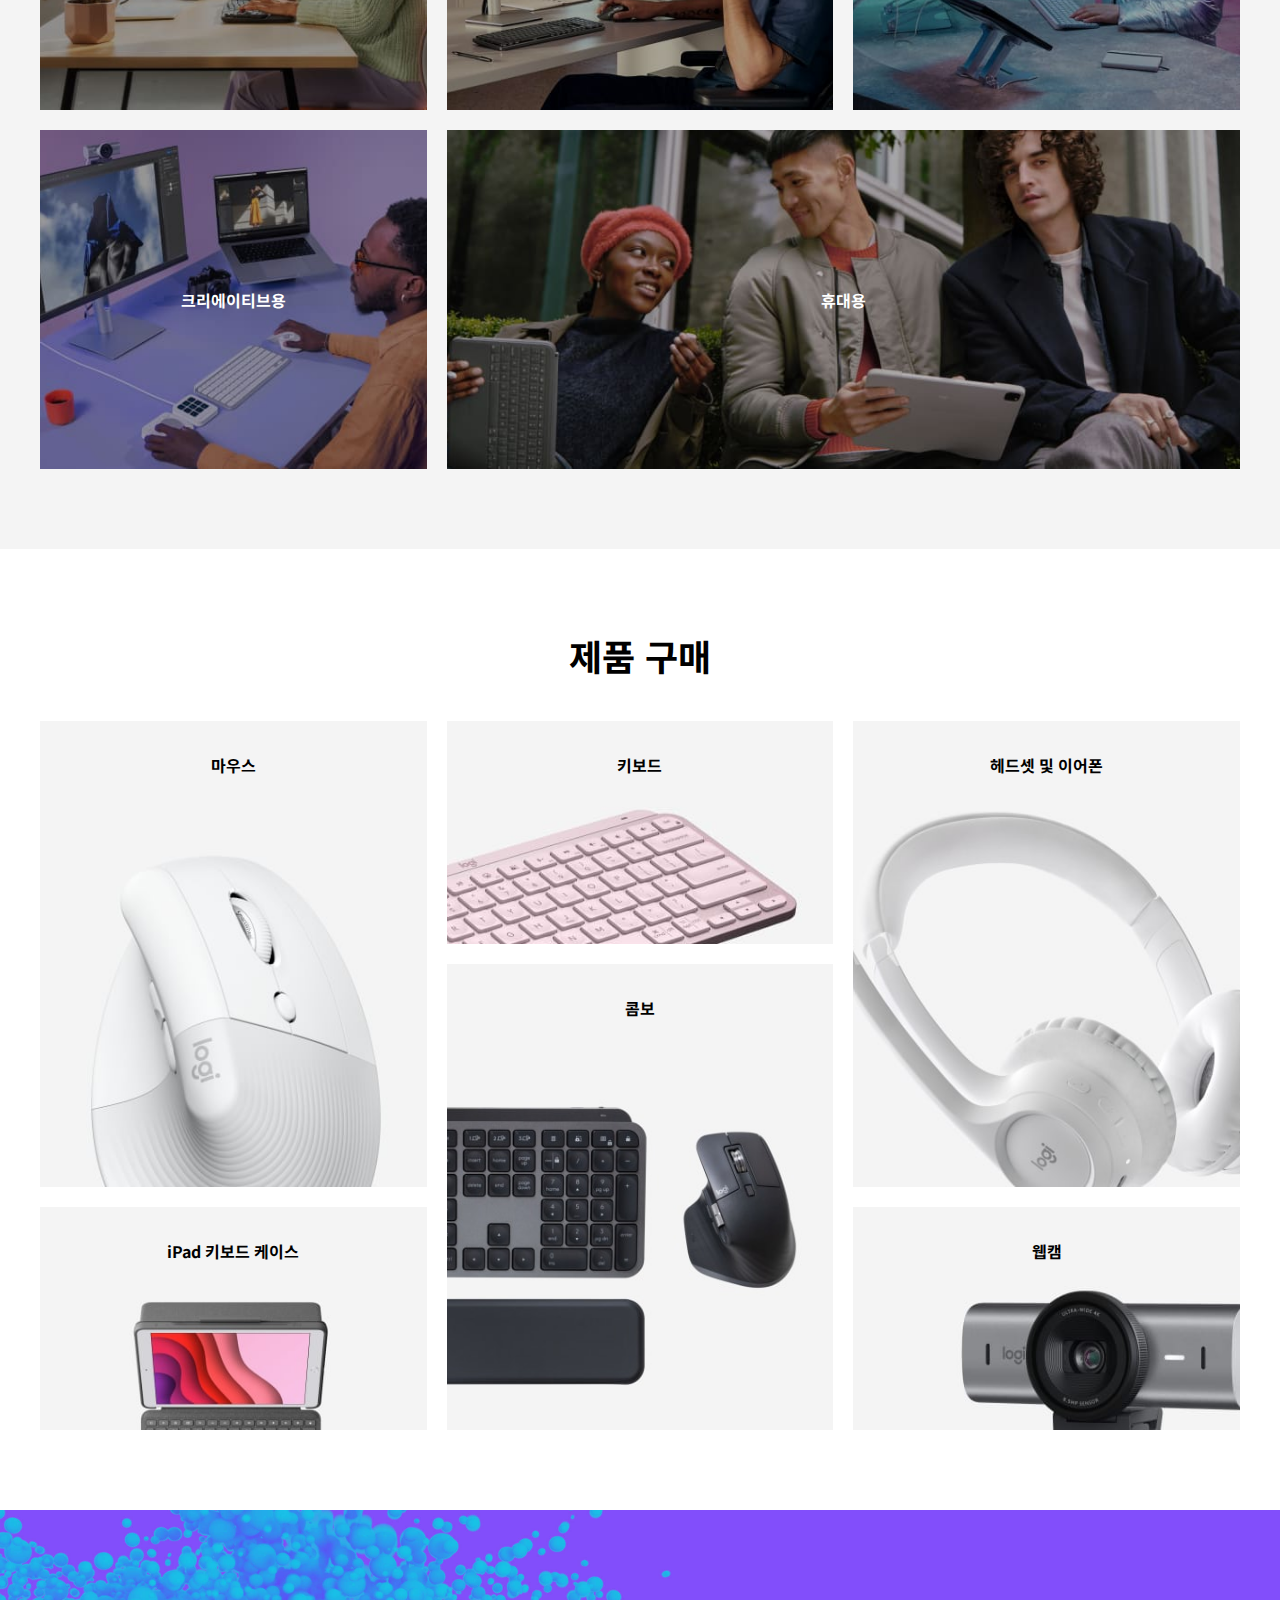
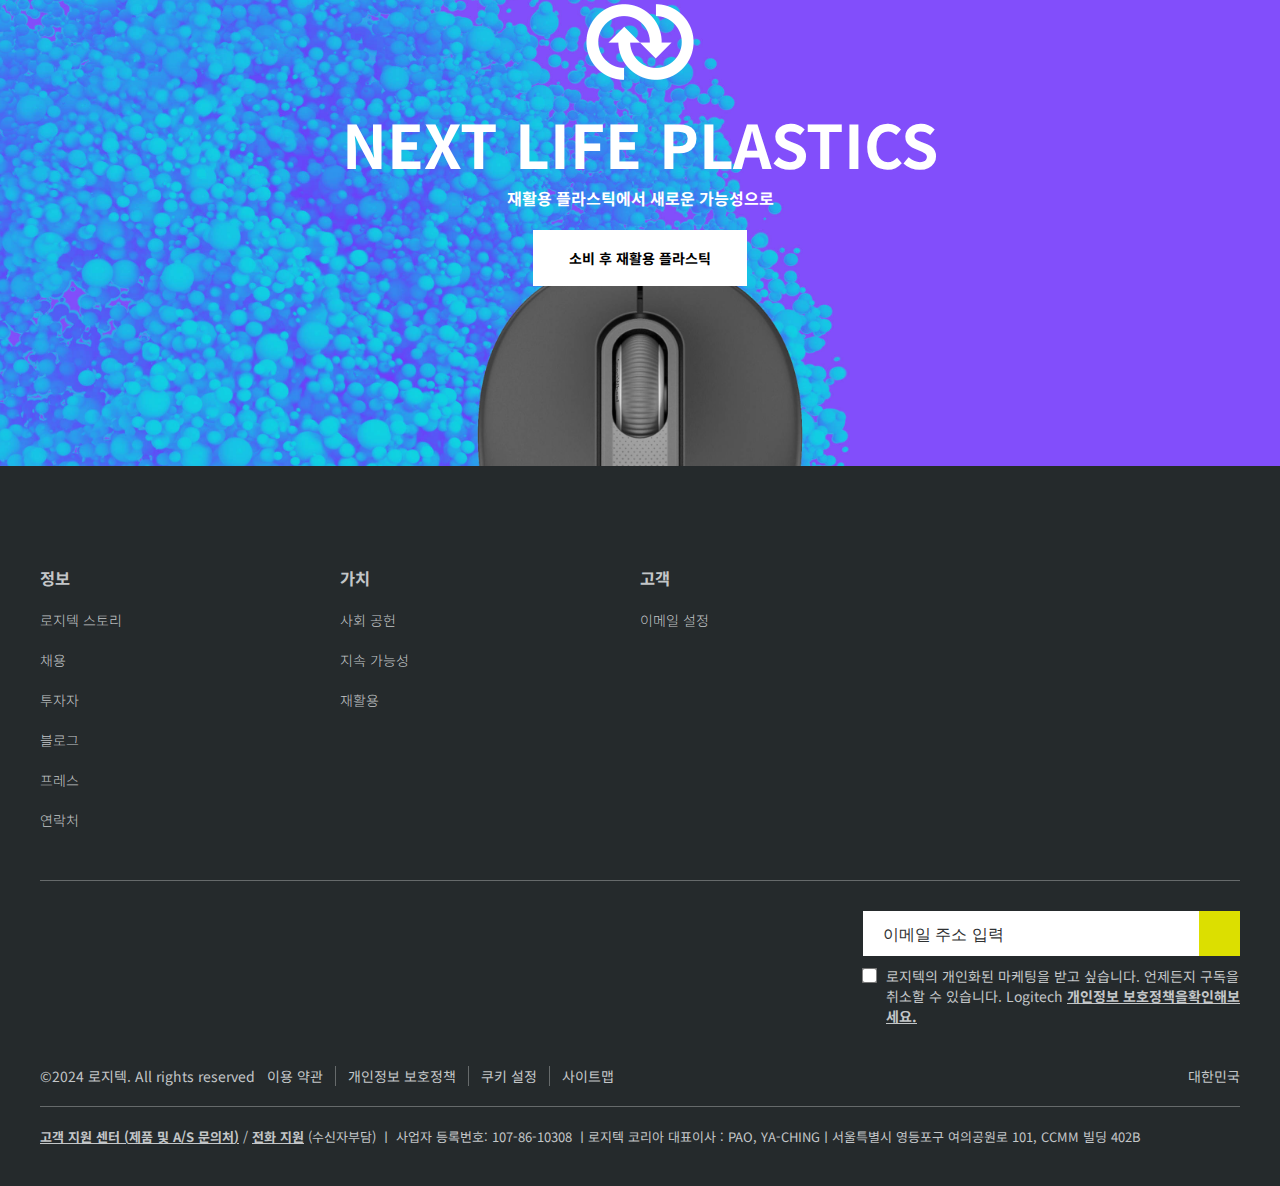
==== commit e175f6ee: "Logo-Adit" ====
--- a/index.html
+++ b/index.html
@@ -3,13 +3,7 @@
   <head>
     <meta charset="UTF-8" />
     <meta name="viewport" content="width=device-width, initial-scale=1.0" />
-    <!-- SEO -->
     <title>Minseo's Logitech</title>
-    <meta
-      name="description"
-      content="Portfolio for word-renowned software engineer Ellie"
-    />
-    <meta name="author" content="Minseo" />
     <!-- Favicon -->
     <link rel="shortcut icon" href="images/favicon.ico" type="" />
     <!-- Google Fonts -->
@@ -34,10 +28,12 @@
     <!-- Header -->
     <header class="header">
       <div class="header__container max-container">
-        <img class="header__logo" src="images/logo.png" alt="logo" />
+        <a class="header__logo__a" href="index.html">
+          <img class="header__logo" src="images/logo.png" alt="logo" />
+        </a>
         <nav>
           <ul class="header__menu">
-            <li class="header__menu__item"><a href="#">로그인</a></li>
+            <li class="header__menu__item"><a href="login.html">로그인</a></li>
             <li class="header__menu__item"><a href="#">탐색</a></li>
             <li class="header__menu__item"><a href="#">비즈니스</a></li>
             <li class="header__menu__item"><a href="#">지원</a></li>
@@ -79,8 +75,8 @@
         </div>
       </section>
       <!-- can -->
-      <section id="can">
-        <ul class="cans max-container">
+      <section id="can" class="max-container">
+        <ul class="cans">
           <li>
             <img class="can__img" src="images/can/can_1.jpg" alt="can_1" />
             <h3 class="can__title"><span>iPad의 활용도 넓히기</span></h3>
@@ -191,9 +187,7 @@
             <li id="serie__long" class="serie">
               <a href="#">
                 <img src="images/series/series_5.jpg" alt="series_5" />
-                <div class="serie__window">
-                  <h3 class="des">휴대용</h3>
-                </div>
+                <h3 class="des">휴대용</h3>
                 <div class="serie__metadata">
                   <h3 class="serie__metadata__title">휴대용</h3>
                   <p class="serie__metadata__des">
--- a/css/style.css
+++ b/css/style.css
@@ -99,6 +99,16 @@
   color: var(--color-primary);
 }
 
+.header__logo__a {
+  height: 90px;
+  line-height: 90px;
+}
+
+.header__logo {
+  /* img 세로중앙 정렬 */
+  vertical-align: middle;
+}
+
 .header a,
 .header i {
   color: var(--color-primary);
@@ -145,14 +155,15 @@
   width: 950%;
   color: var(--color-primary);
   background: transparent;
-  font-size: 1.2rem;
+  margin-left: 5px;
+  font-size: 1rem;
   border: 0;
   outline: 0;
 }
 
-input::placeholder {
-  color: var(--color-primary);
-  padding-left: 0.5rem;
+.header__side ::placeholder {
+  color: var(--color-primary);
+  margin-left: 5px;
   font-size: 1rem;
 }
 
@@ -268,7 +279,7 @@
   object-fit: cover;
 }
 
-.serie__window {
+.serie .des {
   position: absolute;
   top: 0;
   left: 0;
@@ -304,7 +315,7 @@
   opacity: 0.8;
 }
 
-.serie:hover .serie__window .des {
+.serie:hover .des {
   display: none;
 }
 
@@ -363,7 +374,6 @@
   align-items: center;
   /* ⭐ */
   z-index: 1;
-  transition: background-color 300ms ease-in-out; /* 배경색 전환 */
 }
 
 .product img {
@@ -379,7 +389,7 @@
 
 /* About */
 #about {
-  background: url(/images/about/about_1.jfif);
+  background: url(/images/about/about_1.jpg);
   background-size: cover;
   background-position: center center;
   width: 100%;
